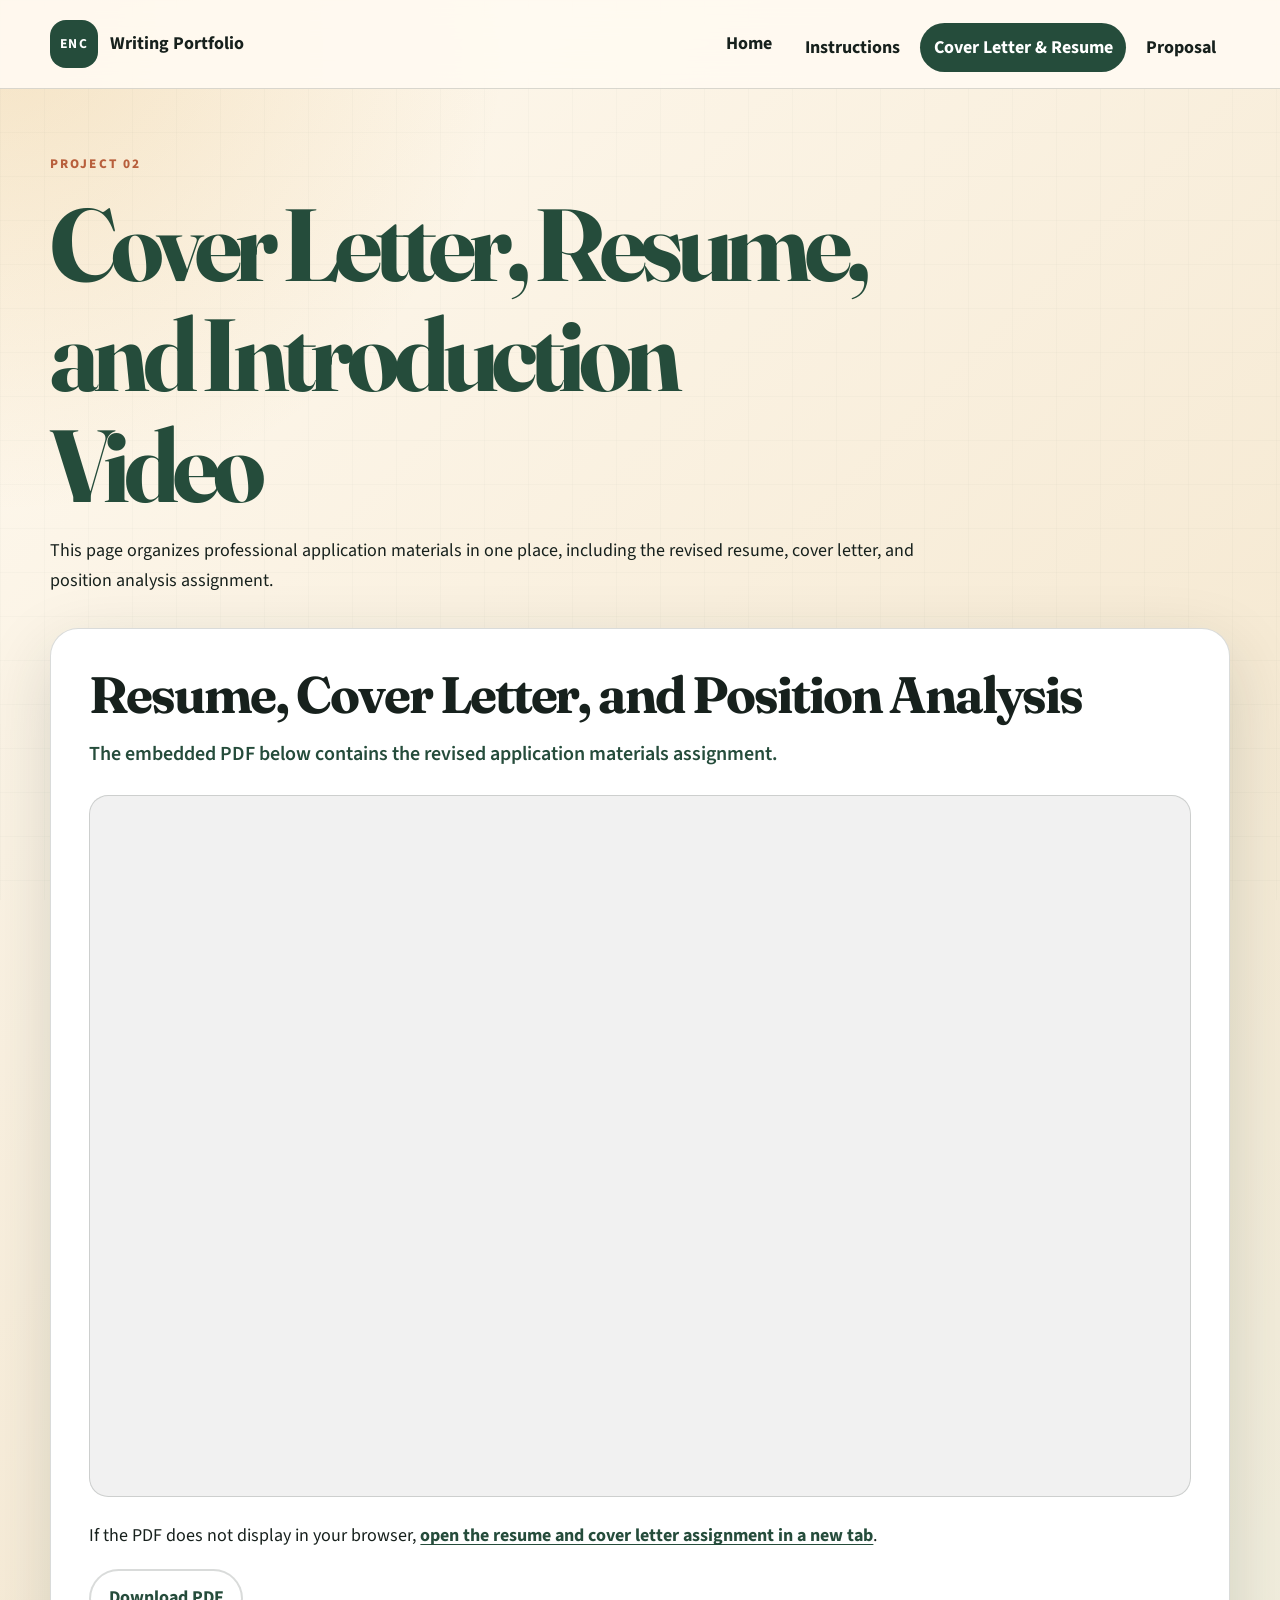
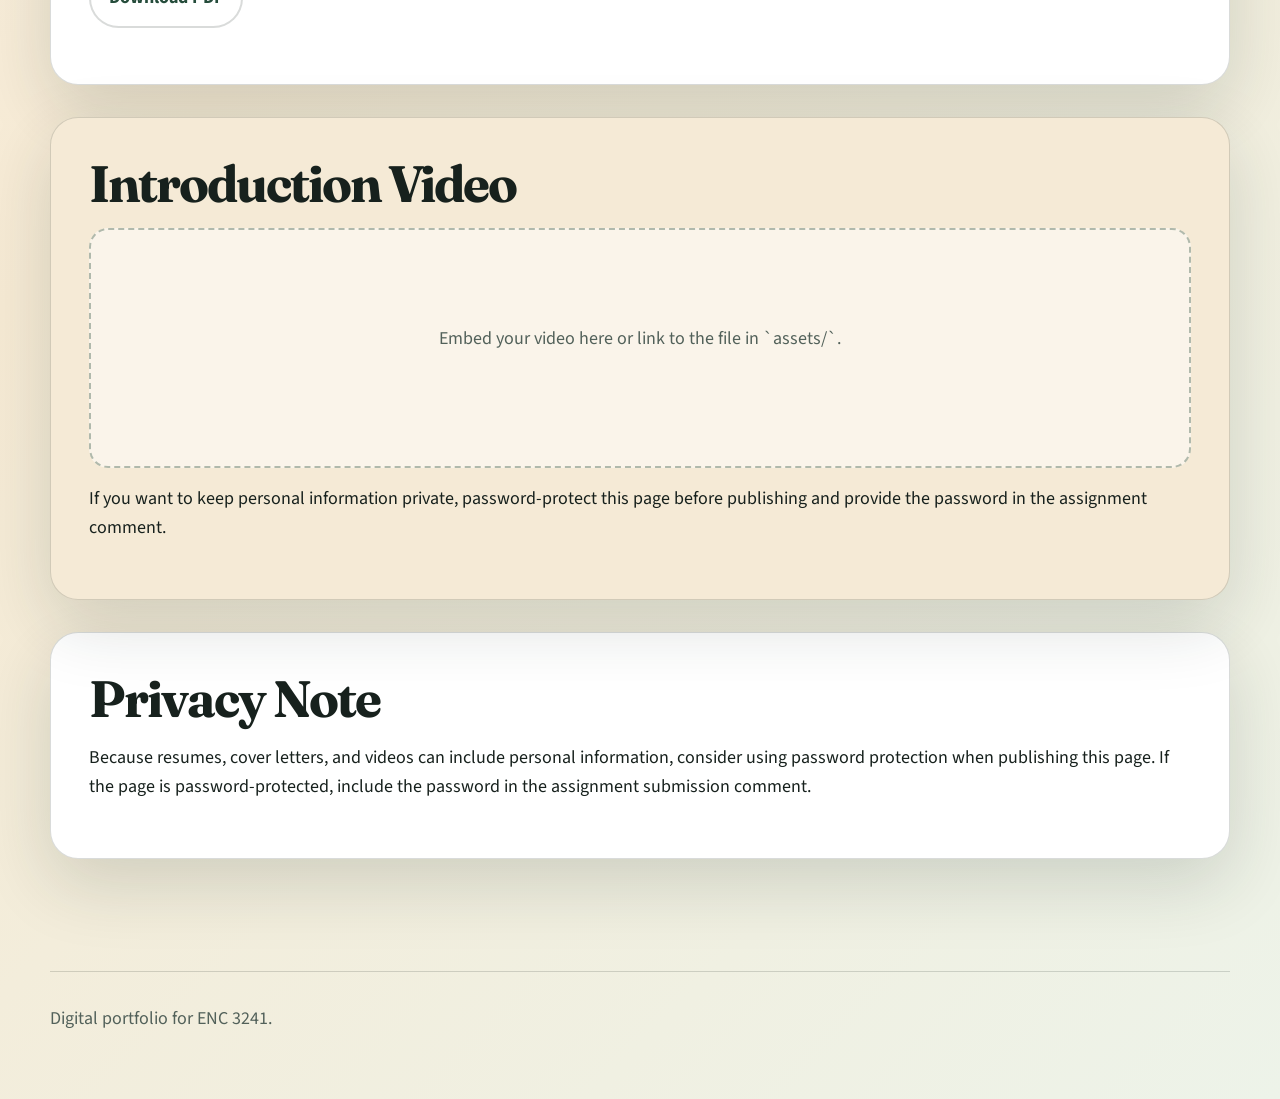
==== pages/cover-letter-resume.html @ 808d9a7f "Create ENC digital portfolio site" ====
<!doctype html>
<html lang="en">
  <head>
    <meta charset="utf-8">
    <meta name="viewport" content="width=device-width, initial-scale=1">
    <meta name="description" content="Cover letter, resume, and introduction video for ENC 3241 digital portfolio.">
    <title>Cover Letter & Resume | Writing Portfolio</title>
    <link rel="preconnect" href="https://fonts.googleapis.com">
    <link rel="preconnect" href="https://fonts.gstatic.com" crossorigin>
    <link href="https://fonts.googleapis.com/css2?family=Fraunces:opsz,wght@9..144,600;9..144,700&family=Source+Sans+3:wght@400;500;600;700&display=swap" rel="stylesheet">
    <link rel="stylesheet" href="../assets/styles.css">
  </head>
  <body>
    <a class="skip-link" href="#main">Skip to content</a>
    <header class="site-header">
      <nav class="nav" aria-label="Main navigation">
        <a class="brand" href="../index.html" aria-label="Portfolio home">
          <span class="brand-mark">ENC</span>
          <span>Writing Portfolio</span>
        </a>
        <button class="nav-toggle" type="button" aria-expanded="false" aria-controls="site-menu">Menu</button>
        <ul class="nav-links" id="site-menu">
          <li><a href="../index.html">Home</a></li>
          <li><a href="instructions.html">Instructions</a></li>
          <li><a href="cover-letter-resume.html">Cover Letter & Resume</a></li>
          <li><a href="proposal.html">Proposal</a></li>
        </ul>
      </nav>
    </header>

    <main id="main" class="page-shell">
      <section class="page-hero">
        <p class="eyebrow">Project 02</p>
        <h1>Cover Letter, Resume, and Introduction Video</h1>
        <p>
          This page organizes professional application materials in one place, including the revised resume,
          cover letter, and position analysis assignment.
        </p>
      </section>

      <section class="document-stack">
        <article class="document-card">
          <h2>Resume, Cover Letter, and Position Analysis</h2>
          <p class="lead">The embedded PDF below contains the revised application materials assignment.</p>
          <div class="pdf-frame">
            <iframe
              title="Resume cover letter and position analysis PDF"
              src="../documents/resume-cover-letter-position-analysis.pdf"
            ></iframe>
          </div>
          <p>
            If the PDF does not display in your browser,
            <a href="../documents/resume-cover-letter-position-analysis.pdf">open the resume and cover letter assignment in a new tab</a>.
          </p>
          <p>
            <a class="button button-secondary" href="../documents/resume-cover-letter-position-analysis.pdf" download>Download PDF</a>
          </p>
        </article>

        <article class="document-card accent-card">
          <h2>Introduction Video</h2>
          <div class="video-placeholder">
            <p>Embed your video here or link to the file in `assets/`.</p>
          </div>
          <p>
            If you want to keep personal information private, password-protect this page before publishing
            and provide the password in the assignment comment.
          </p>
        </article>
      </section>

      <section class="document-card resume-card">
        <h2>Privacy Note</h2>
        <p>
          Because resumes, cover letters, and videos can include personal information, consider using password protection
          when publishing this page. If the page is password-protected, include the password in the assignment submission comment.
        </p>
      </section>
    </main>

    <footer class="site-footer">
      <p>Digital portfolio for ENC 3241.</p>
    </footer>
    <script src="../assets/script.js"></script>
  </body>
</html>
---- assets/styles.css ----
:root {
  --ink: #17211d;
  --muted: #52615a;
  --paper: #fffaf1;
  --paper-strong: #ffffff;
  --clay: #b85f3c;
  --moss: #254c3b;
  --sand: #ead8b7;
  --gold: #d49a35;
  --line: rgba(23, 33, 29, 0.16);
  --shadow: 0 24px 70px rgba(25, 43, 35, 0.16);
  --radius: 28px;
}

* {
  box-sizing: border-box;
}

html {
  scroll-behavior: smooth;
}

body {
  margin: 0;
  color: var(--ink);
  font-family: "Source Sans 3", sans-serif;
  font-size: 18px;
  line-height: 1.65;
  background:
    radial-gradient(circle at top left, rgba(212, 154, 53, 0.24), transparent 32rem),
    linear-gradient(135deg, #fffaf1 0%, #f6ead4 48%, #edf3e9 100%);
}

body::before {
  position: fixed;
  inset: 0;
  z-index: -1;
  content: "";
  opacity: 0.28;
  background-image:
    linear-gradient(rgba(37, 76, 59, 0.08) 1px, transparent 1px),
    linear-gradient(90deg, rgba(37, 76, 59, 0.08) 1px, transparent 1px);
  background-size: 44px 44px;
}

a {
  color: var(--moss);
  font-weight: 700;
  text-underline-offset: 0.18em;
}

a:hover {
  color: var(--clay);
}

p {
  margin: 0 0 1.1rem;
}

h1,
h2,
h3 {
  margin: 0 0 1rem;
  line-height: 1.08;
}

h1,
h2 {
  font-family: "Fraunces", serif;
}

h1 {
  max-width: 12ch;
  font-size: clamp(3.2rem, 8vw, 6.8rem);
  letter-spacing: -0.06em;
}

h2 {
  font-size: clamp(2rem, 4vw, 3.5rem);
  letter-spacing: -0.04em;
}

h3 {
  font-size: 1.25rem;
}

ul,
ol {
  padding-left: 1.25rem;
}

li + li {
  margin-top: 0.45rem;
}

.skip-link {
  position: absolute;
  left: 1rem;
  top: -10rem;
  z-index: 20;
  padding: 0.75rem 1rem;
  color: var(--paper-strong);
  background: var(--moss);
  border-radius: 999px;
}

.skip-link:focus {
  top: 1rem;
}

.site-header {
  position: sticky;
  top: 0;
  z-index: 10;
  border-bottom: 1px solid var(--line);
  background: rgba(255, 250, 241, 0.92);
  backdrop-filter: blur(16px);
}

.nav {
  display: flex;
  align-items: center;
  justify-content: space-between;
  width: min(1180px, calc(100% - 2rem));
  margin: 0 auto;
  padding: 1rem 0;
  gap: 1rem;
}

.brand {
  display: inline-flex;
  align-items: center;
  gap: 0.75rem;
  color: var(--ink);
  text-decoration: none;
}

.brand-mark {
  display: grid;
  width: 3rem;
  height: 3rem;
  place-items: center;
  color: var(--paper-strong);
  background: var(--moss);
  border-radius: 1rem;
  font-size: 0.85rem;
  letter-spacing: 0.08em;
}

.nav-links {
  display: flex;
  align-items: center;
  gap: 0.4rem;
  padding: 0;
  margin: 0;
  list-style: none;
}

.nav-links a {
  display: block;
  padding: 0.6rem 0.85rem;
  color: var(--ink);
  border-radius: 999px;
  text-decoration: none;
}

.nav-links a:hover,
.nav-links a[aria-current="page"] {
  color: var(--paper-strong);
  background: var(--moss);
}

.nav-toggle {
  display: none;
  padding: 0.65rem 0.9rem;
  color: var(--paper-strong);
  background: var(--moss);
  border: 0;
  border-radius: 999px;
  font: inherit;
  font-weight: 700;
}

.hero,
.section,
.page-shell {
  width: min(1180px, calc(100% - 2rem));
  margin: 0 auto;
}

.hero {
  display: grid;
  grid-template-columns: minmax(0, 1fr) 360px;
  align-items: end;
  gap: 2rem;
  padding: 6rem 0 4rem;
}

.hero-content {
  position: relative;
  padding: clamp(2rem, 5vw, 4rem);
  overflow: hidden;
  color: var(--paper-strong);
  background: linear-gradient(145deg, #163629 0%, #275c46 55%, #8c4a31 100%);
  border-radius: calc(var(--radius) + 18px);
  box-shadow: var(--shadow);
}

.hero-content::after {
  position: absolute;
  right: -7rem;
  bottom: -8rem;
  width: 20rem;
  height: 20rem;
  content: "";
  border: 2rem solid rgba(255, 250, 241, 0.14);
  border-radius: 50%;
}

.hero-copy {
  max-width: 48rem;
  font-size: 1.25rem;
}

.eyebrow {
  margin-bottom: 0.85rem;
  color: var(--clay);
  font-size: 0.83rem;
  font-weight: 800;
  letter-spacing: 0.16em;
  text-transform: uppercase;
}

.hero .eyebrow {
  color: var(--sand);
}

.hero-actions {
  display: flex;
  flex-wrap: wrap;
  gap: 0.8rem;
  margin-top: 2rem;
}

.button {
  display: inline-flex;
  align-items: center;
  justify-content: center;
  min-height: 3rem;
  padding: 0.8rem 1.1rem;
  color: var(--paper-strong);
  background: var(--clay);
  border: 2px solid transparent;
  border-radius: 999px;
  text-decoration: none;
}

.button:hover {
  color: var(--paper-strong);
  background: #943f27;
}

.button-secondary {
  color: var(--moss);
  background: var(--paper-strong);
  border-color: var(--line);
}

.button-secondary:hover {
  color: var(--paper-strong);
  background: var(--moss);
}

.profile-card,
.detail-panel,
.work-card,
.document-card,
.document-meta {
  background: rgba(255, 255, 255, 0.82);
  border: 1px solid var(--line);
  border-radius: var(--radius);
  box-shadow: var(--shadow);
}

.profile-card {
  padding: 2rem;
}

.check-list {
  padding: 0;
  list-style: none;
}

.check-list li {
  position: relative;
  padding-left: 1.8rem;
}

.check-list li::before {
  position: absolute;
  left: 0;
  color: var(--clay);
  content: "✓";
  font-weight: 800;
}

.section {
  padding: 3rem 0;
}

.two-column,
.document-layout,
.split-sections {
  display: grid;
  grid-template-columns: minmax(0, 1fr) minmax(300px, 0.48fr);
  gap: 2rem;
  align-items: start;
}

.document-stack {
  display: grid;
  gap: 2rem;
}

.detail-panel,
.document-meta,
.document-card {
  padding: clamp(1.4rem, 3vw, 2.4rem);
}

.profile-list {
  display: grid;
  gap: 1.2rem;
  margin: 0;
}

.profile-list div {
  padding-bottom: 1rem;
  border-bottom: 1px solid var(--line);
}

.profile-list div:last-child {
  padding-bottom: 0;
  border-bottom: 0;
}

.profile-list dt {
  color: var(--clay);
  font-weight: 800;
}

.profile-list dd {
  margin: 0;
}

.section-heading {
  max-width: 44rem;
  margin-bottom: 1.5rem;
}

.card-grid {
  display: grid;
  grid-template-columns: repeat(3, minmax(0, 1fr));
  gap: 1rem;
}

.work-card {
  display: flex;
  flex-direction: column;
  min-height: 22rem;
  padding: 1.5rem;
}

.work-card a {
  margin-top: auto;
}

.card-number {
  width: fit-content;
  margin-bottom: 2rem;
  padding: 0.35rem 0.7rem;
  color: var(--paper-strong);
  background: var(--moss);
  border-radius: 999px;
  font-size: 0.82rem;
  font-weight: 800;
}

.page-shell {
  padding: 4rem 0;
}

.page-hero {
  max-width: 58rem;
  margin-bottom: 2rem;
}

.page-hero h1 {
  max-width: 13ch;
  color: var(--moss);
}

.lead {
  color: var(--moss);
  font-size: 1.25rem;
  font-weight: 600;
}

.document-card {
  background: var(--paper-strong);
}

.document-card h3 {
  margin-top: 2rem;
  color: var(--moss);
}

.document-meta {
  position: sticky;
  top: 6rem;
}

.split-sections {
  grid-template-columns: minmax(0, 1fr) minmax(280px, 0.5fr);
  margin-bottom: 2rem;
}

.accent-card {
  background: #f5ead6;
}

.video-placeholder {
  display: grid;
  min-height: 15rem;
  place-items: center;
  padding: 1rem;
  margin-bottom: 1rem;
  color: var(--muted);
  text-align: center;
  border: 2px dashed rgba(37, 76, 59, 0.35);
  border-radius: 1.2rem;
  background: rgba(255, 255, 255, 0.48);
}

.pdf-frame {
  overflow: hidden;
  height: min(78vh, 760px);
  min-height: 520px;
  margin: 1.5rem 0;
  border: 1px solid var(--line);
  border-radius: 1.2rem;
  background: #f1f1f1;
}

.pdf-frame iframe {
  display: block;
  width: 100%;
  height: 100%;
  border: 0;
}

.resume-card {
  margin-top: 2rem;
}

.resume-header {
  display: flex;
  justify-content: space-between;
  gap: 1rem;
  padding-bottom: 1rem;
  border-bottom: 2px solid var(--line);
}

.site-footer {
  width: min(1180px, calc(100% - 2rem));
  margin: 3rem auto 0;
  padding: 2rem 0 3rem;
  color: var(--muted);
  border-top: 1px solid var(--line);
}

@media (max-width: 840px) {
  body {
    font-size: 17px;
  }

  h1 {
    font-size: clamp(2.7rem, 17vw, 4.2rem);
  }

  .nav {
    align-items: flex-start;
  }

  .nav-toggle {
    display: inline-flex;
  }

  .nav-links {
    position: absolute;
    top: 5.2rem;
    left: 1rem;
    right: 1rem;
    display: none;
    flex-direction: column;
    align-items: stretch;
    padding: 0.8rem;
    background: var(--paper-strong);
    border: 1px solid var(--line);
    border-radius: 1.2rem;
    box-shadow: var(--shadow);
  }

  .nav-links.is-open {
    display: flex;
  }

  .hero,
  .two-column,
  .document-layout,
  .split-sections,
  .card-grid {
    grid-template-columns: 1fr;
  }

  .hero {
    padding-top: 3rem;
  }

  .document-meta {
    position: static;
  }

  .work-card {
    min-height: auto;
  }
}
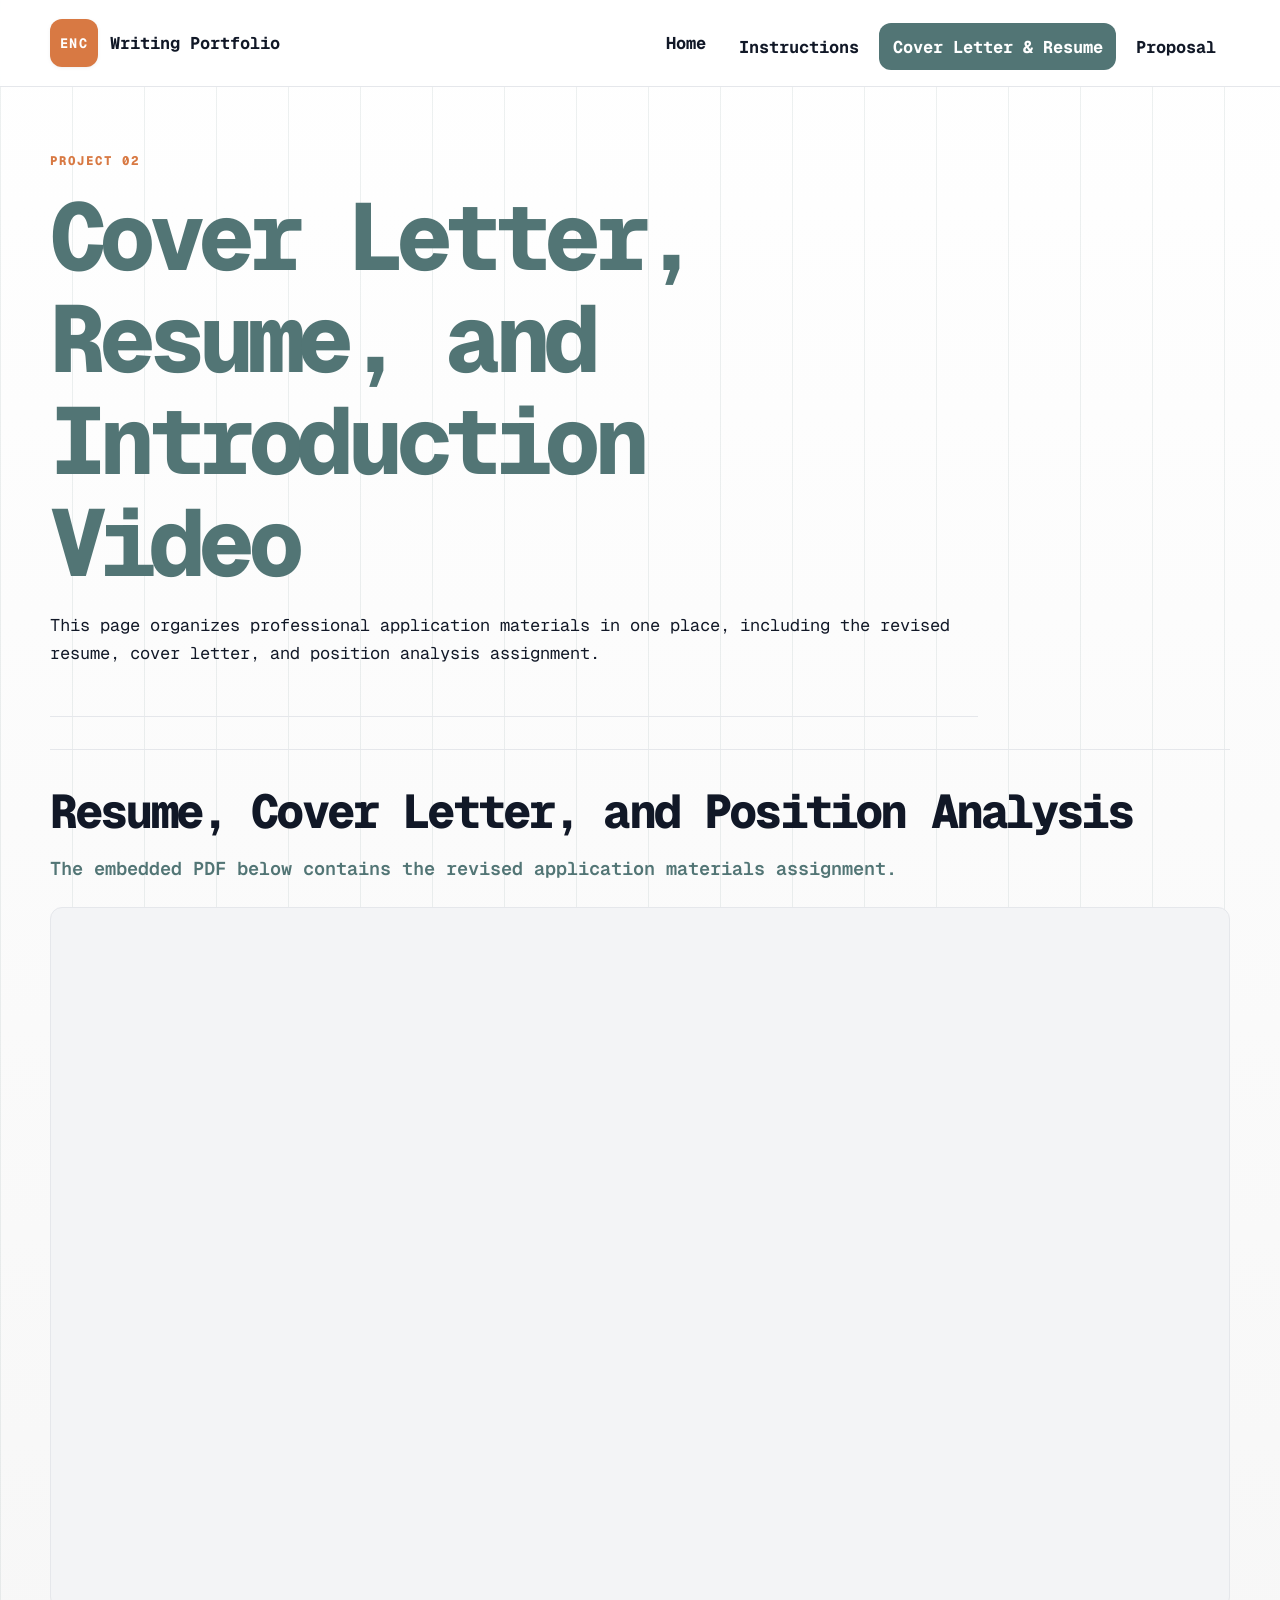
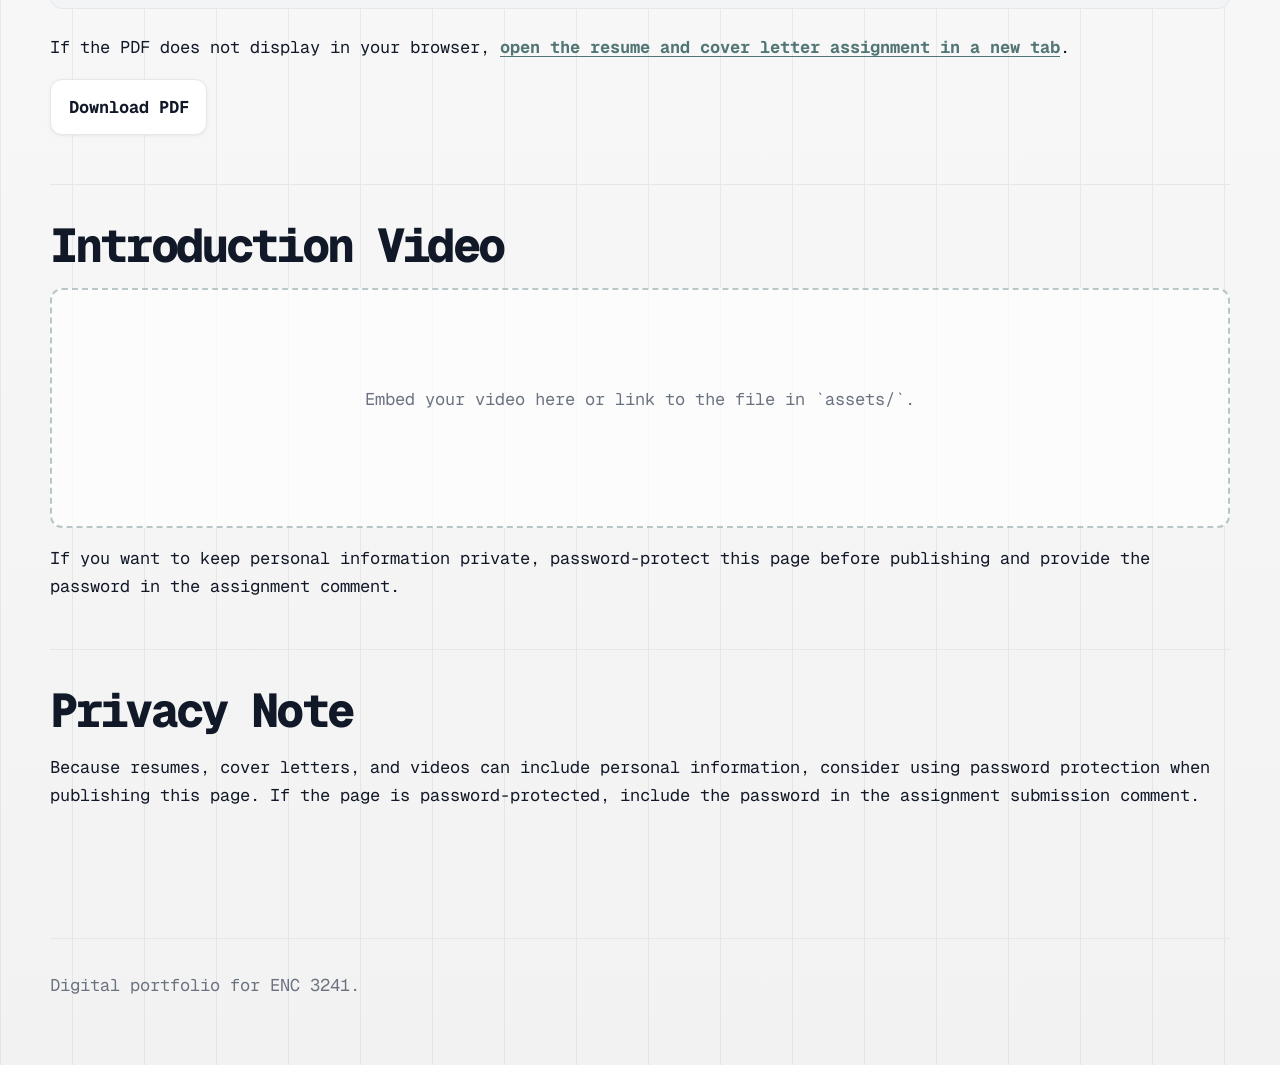
==== commit fb4f0044: "Apply tweakcn theme tokens" ====
--- a/pages/cover-letter-resume.html
+++ b/pages/cover-letter-resume.html
@@ -5,9 +5,7 @@
     <meta name="viewport" content="width=device-width, initial-scale=1">
     <meta name="description" content="Cover letter, resume, and introduction video for ENC 3241 digital portfolio.">
     <title>Cover Letter & Resume | Writing Portfolio</title>
-    <link rel="preconnect" href="https://fonts.googleapis.com">
     <link rel="preconnect" href="https://fonts.gstatic.com" crossorigin>
-    <link href="https://fonts.googleapis.com/css2?family=Fraunces:opsz,wght@9..144,600;9..144,700&family=Source+Sans+3:wght@400;500;600;700&display=swap" rel="stylesheet">
     <link rel="stylesheet" href="../assets/styles.css">
   </head>
   <body>
--- a/assets/styles.css
+++ b/assets/styles.css
@@ -1,19 +1,63 @@
+@import url("https://fonts.googleapis.com/css2?family=Geist+Mono:wght@400;500;600;700;800&family=JetBrains+Mono:wght@400;500;600;700&display=swap");
+
 :root {
-  --ink: #17211d;
-  --muted: #52615a;
-  --paper: #fffaf1;
-  --paper-strong: #ffffff;
-  --clay: #b85f3c;
-  --moss: #254c3b;
-  --sand: #ead8b7;
-  --gold: #d49a35;
-  --line: rgba(23, 33, 29, 0.16);
-  --shadow: 0 24px 70px rgba(25, 43, 35, 0.16);
-  --radius: 28px;
+  --background: rgb(255, 255, 255);
+  --foreground: rgb(17, 24, 39);
+  --card: rgb(255, 255, 255);
+  --card-foreground: rgb(17, 24, 39);
+  --popover: rgb(255, 255, 255);
+  --popover-foreground: rgb(17, 24, 39);
+  --primary: rgb(216, 121, 67);
+  --primary-foreground: rgb(255, 255, 255);
+  --secondary: rgb(82, 117, 117);
+  --secondary-foreground: rgb(255, 255, 255);
+  --muted: rgb(243, 244, 246);
+  --muted-foreground: rgb(107, 114, 128);
+  --accent: rgb(238, 238, 238);
+  --accent-foreground: rgb(17, 24, 39);
+  --destructive: rgb(239, 68, 68);
+  --destructive-foreground: rgb(250, 250, 250);
+  --border: rgb(229, 231, 235);
+  --input: rgb(229, 231, 235);
+  --ring: rgb(216, 121, 67);
+  --chart-1: rgb(95, 135, 135);
+  --chart-2: rgb(231, 138, 83);
+  --chart-3: rgb(251, 203, 151);
+  --chart-4: rgb(136, 136, 136);
+  --chart-5: rgb(153, 153, 153);
+  --sidebar: rgb(243, 244, 246);
+  --sidebar-foreground: rgb(17, 24, 39);
+  --sidebar-primary: rgb(216, 121, 67);
+  --sidebar-primary-foreground: rgb(255, 255, 255);
+  --sidebar-accent: rgb(255, 255, 255);
+  --sidebar-accent-foreground: rgb(17, 24, 39);
+  --sidebar-border: rgb(229, 231, 235);
+  --sidebar-ring: rgb(216, 121, 67);
+  --font-sans: "Geist Mono", ui-monospace, monospace;
+  --font-serif: serif;
+  --font-mono: "JetBrains Mono", monospace;
+  --radius: 0.75rem;
+  --shadow-x: 0px;
+  --shadow-y: 1px;
+  --shadow-blur: 4px;
+  --shadow-spread: 0px;
+  --shadow-opacity: 0.05;
+  --shadow-color: #000000;
+  --shadow-2xs: 0px 1px 4px 0px hsl(0 0% 0% / 0.03);
+  --shadow-xs: 0px 1px 4px 0px hsl(0 0% 0% / 0.03);
+  --shadow-sm: 0px 1px 4px 0px hsl(0 0% 0% / 0.05), 0px 1px 2px -1px hsl(0 0% 0% / 0.05);
+  --shadow: 0px 1px 4px 0px hsl(0 0% 0% / 0.05), 0px 1px 2px -1px hsl(0 0% 0% / 0.05);
+  --shadow-md: 0px 1px 4px 0px hsl(0 0% 0% / 0.05), 0px 2px 4px -1px hsl(0 0% 0% / 0.05);
+  --shadow-lg: 0px 1px 4px 0px hsl(0 0% 0% / 0.05), 0px 4px 6px -1px hsl(0 0% 0% / 0.05);
+  --shadow-xl: 0px 1px 4px 0px hsl(0 0% 0% / 0.05), 0px 8px 10px -1px hsl(0 0% 0% / 0.05);
+  --shadow-2xl: 0px 1px 4px 0px hsl(0 0% 0% / 0.13);
+  --tracking-normal: 0rem;
+  --spacing: 0.25rem;
 }
 
 * {
   box-sizing: border-box;
+  outline-color: color-mix(in srgb, var(--ring) 50%, transparent);
 }
 
 html {
@@ -22,35 +66,25 @@
 
 body {
   margin: 0;
-  color: var(--ink);
-  font-family: "Source Sans 3", sans-serif;
-  font-size: 18px;
+  color: var(--foreground);
+  font-family: var(--font-sans);
+  font-size: 17px;
   line-height: 1.65;
+  letter-spacing: var(--tracking-normal);
   background:
-    radial-gradient(circle at top left, rgba(212, 154, 53, 0.24), transparent 32rem),
-    linear-gradient(135deg, #fffaf1 0%, #f6ead4 48%, #edf3e9 100%);
-}
-
-body::before {
-  position: fixed;
-  inset: 0;
-  z-index: -1;
-  content: "";
-  opacity: 0.28;
-  background-image:
-    linear-gradient(rgba(37, 76, 59, 0.08) 1px, transparent 1px),
-    linear-gradient(90deg, rgba(37, 76, 59, 0.08) 1px, transparent 1px);
-  background-size: 44px 44px;
+    linear-gradient(90deg, color-mix(in srgb, var(--secondary) 10%, transparent) 1px, transparent 1px),
+    linear-gradient(180deg, var(--background) 0%, color-mix(in srgb, var(--accent) 76%, var(--background)) 100%);
+  background-size: 72px 100%, auto;
 }
 
 a {
-  color: var(--moss);
+  color: var(--secondary);
   font-weight: 700;
   text-underline-offset: 0.18em;
 }
 
 a:hover {
-  color: var(--clay);
+  color: var(--primary);
 }
 
 p {
@@ -66,22 +100,24 @@
 
 h1,
 h2 {
-  font-family: "Fraunces", serif;
+  font-family: var(--font-sans);
+  font-weight: 800;
 }
 
 h1 {
   max-width: 12ch;
-  font-size: clamp(3.2rem, 8vw, 6.8rem);
+  font-size: clamp(3rem, 7.4vw, 6.4rem);
+  letter-spacing: -0.08em;
+}
+
+h2 {
+  font-size: clamp(1.9rem, 3.7vw, 3.2rem);
   letter-spacing: -0.06em;
 }
 
-h2 {
-  font-size: clamp(2rem, 4vw, 3.5rem);
-  letter-spacing: -0.04em;
-}
-
 h3 {
-  font-size: 1.25rem;
+  font-size: 1.12rem;
+  letter-spacing: -0.03em;
 }
 
 ul,
@@ -99,9 +135,9 @@
   top: -10rem;
   z-index: 20;
   padding: 0.75rem 1rem;
-  color: var(--paper-strong);
-  background: var(--moss);
-  border-radius: 999px;
+  color: var(--secondary-foreground);
+  background: var(--secondary);
+  border-radius: var(--radius);
 }
 
 .skip-link:focus {
@@ -112,8 +148,8 @@
   position: sticky;
   top: 0;
   z-index: 10;
-  border-bottom: 1px solid var(--line);
-  background: rgba(255, 250, 241, 0.92);
+  border-bottom: 1px solid var(--border);
+  background: color-mix(in srgb, var(--background) 92%, transparent);
   backdrop-filter: blur(16px);
 }
 
@@ -131,7 +167,7 @@
   display: inline-flex;
   align-items: center;
   gap: 0.75rem;
-  color: var(--ink);
+  color: var(--foreground);
   text-decoration: none;
 }
 
@@ -140,9 +176,10 @@
   width: 3rem;
   height: 3rem;
   place-items: center;
-  color: var(--paper-strong);
-  background: var(--moss);
-  border-radius: 1rem;
+  color: var(--primary-foreground);
+  background: var(--primary);
+  border-radius: var(--radius);
+  box-shadow: var(--shadow-sm);
   font-size: 0.85rem;
   letter-spacing: 0.08em;
 }
@@ -159,24 +196,24 @@
 .nav-links a {
   display: block;
   padding: 0.6rem 0.85rem;
-  color: var(--ink);
-  border-radius: 999px;
+  color: var(--foreground);
+  border-radius: var(--radius);
   text-decoration: none;
 }
 
 .nav-links a:hover,
 .nav-links a[aria-current="page"] {
-  color: var(--paper-strong);
-  background: var(--moss);
+  color: var(--secondary-foreground);
+  background: var(--secondary);
 }
 
 .nav-toggle {
   display: none;
   padding: 0.65rem 0.9rem;
-  color: var(--paper-strong);
-  background: var(--moss);
+  color: var(--secondary-foreground);
+  background: var(--secondary);
   border: 0;
-  border-radius: 999px;
+  border-radius: var(--radius);
   font: inherit;
   font-weight: 700;
 }
@@ -190,49 +227,34 @@
 
 .hero {
   display: grid;
-  grid-template-columns: minmax(0, 1fr) 360px;
-  align-items: end;
-  gap: 2rem;
-  padding: 6rem 0 4rem;
+  grid-template-columns: minmax(0, 1fr) 320px;
+  align-items: stretch;
+  gap: 3rem;
+  padding: 5rem 0 4rem;
+  border-bottom: 1px solid var(--border);
 }
 
 .hero-content {
   position: relative;
-  padding: clamp(2rem, 5vw, 4rem);
+  padding: 0;
   overflow: hidden;
-  color: var(--paper-strong);
-  background: linear-gradient(145deg, #163629 0%, #275c46 55%, #8c4a31 100%);
-  border-radius: calc(var(--radius) + 18px);
-  box-shadow: var(--shadow);
-}
-
-.hero-content::after {
-  position: absolute;
-  right: -7rem;
-  bottom: -8rem;
-  width: 20rem;
-  height: 20rem;
-  content: "";
-  border: 2rem solid rgba(255, 250, 241, 0.14);
-  border-radius: 50%;
+  color: var(--foreground);
+  background: transparent;
 }
 
 .hero-copy {
-  max-width: 48rem;
-  font-size: 1.25rem;
+  max-width: 52rem;
+  color: color-mix(in srgb, var(--foreground) 78%, var(--muted-foreground));
+  font-size: 1.12rem;
 }
 
 .eyebrow {
   margin-bottom: 0.85rem;
-  color: var(--clay);
-  font-size: 0.83rem;
+  color: var(--primary);
+  font-size: 0.78rem;
   font-weight: 800;
   letter-spacing: 0.16em;
   text-transform: uppercase;
-}
-
-.hero .eyebrow {
-  color: var(--sand);
 }
 
 .hero-actions {
@@ -248,27 +270,28 @@
   justify-content: center;
   min-height: 3rem;
   padding: 0.8rem 1.1rem;
-  color: var(--paper-strong);
-  background: var(--clay);
-  border: 2px solid transparent;
-  border-radius: 999px;
+  color: var(--primary-foreground);
+  background: var(--primary);
+  border: 1px solid transparent;
+  border-radius: var(--radius);
+  box-shadow: var(--shadow-sm);
   text-decoration: none;
 }
 
 .button:hover {
-  color: var(--paper-strong);
-  background: #943f27;
+  color: var(--primary-foreground);
+  background: color-mix(in srgb, var(--primary) 84%, black);
 }
 
 .button-secondary {
-  color: var(--moss);
-  background: var(--paper-strong);
-  border-color: var(--line);
+  color: var(--foreground);
+  background: var(--card);
+  border-color: var(--border);
 }
 
 .button-secondary:hover {
-  color: var(--paper-strong);
-  background: var(--moss);
+  color: var(--secondary-foreground);
+  background: var(--secondary);
 }
 
 .profile-card,
@@ -276,14 +299,16 @@
 .work-card,
 .document-card,
 .document-meta {
-  background: rgba(255, 255, 255, 0.82);
-  border: 1px solid var(--line);
-  border-radius: var(--radius);
-  box-shadow: var(--shadow);
+  background: transparent;
+  border: 0;
+  border-top: 1px solid var(--border);
+  border-radius: 0;
+  box-shadow: none;
 }
 
 .profile-card {
-  padding: 2rem;
+  padding: 1.5rem 0 0;
+  align-self: end;
 }
 
 .check-list {
@@ -299,13 +324,14 @@
 .check-list li::before {
   position: absolute;
   left: 0;
-  color: var(--clay);
+  color: var(--primary);
   content: "✓";
   font-weight: 800;
 }
 
 .section {
   padding: 3rem 0;
+  border-bottom: 1px solid var(--border);
 }
 
 .two-column,
@@ -325,7 +351,7 @@
 .detail-panel,
 .document-meta,
 .document-card {
-  padding: clamp(1.4rem, 3vw, 2.4rem);
+  padding: clamp(1.4rem, 3vw, 2.2rem) 0 0;
 }
 
 .profile-list {
@@ -336,7 +362,7 @@
 
 .profile-list div {
   padding-bottom: 1rem;
-  border-bottom: 1px solid var(--line);
+  border-bottom: 1px solid var(--border);
 }
 
 .profile-list div:last-child {
@@ -345,7 +371,7 @@
 }
 
 .profile-list dt {
-  color: var(--clay);
+  color: var(--primary);
   font-weight: 800;
 }
 
@@ -361,14 +387,14 @@
 .card-grid {
   display: grid;
   grid-template-columns: repeat(3, minmax(0, 1fr));
-  gap: 1rem;
+  gap: 2rem;
 }
 
 .work-card {
   display: flex;
   flex-direction: column;
-  min-height: 22rem;
-  padding: 1.5rem;
+  min-height: 18rem;
+  padding: 1.25rem 0 0;
 }
 
 .work-card a {
@@ -378,10 +404,9 @@
 .card-number {
   width: fit-content;
   margin-bottom: 2rem;
-  padding: 0.35rem 0.7rem;
-  color: var(--paper-strong);
-  background: var(--moss);
-  border-radius: 999px;
+  padding: 0.35rem 0;
+  color: var(--primary);
+  background: transparent;
   font-size: 0.82rem;
   font-weight: 800;
 }
@@ -393,26 +418,24 @@
 .page-hero {
   max-width: 58rem;
   margin-bottom: 2rem;
+  padding-bottom: 2rem;
+  border-bottom: 1px solid var(--border);
 }
 
 .page-hero h1 {
   max-width: 13ch;
-  color: var(--moss);
+  color: var(--secondary);
 }
 
 .lead {
-  color: var(--moss);
-  font-size: 1.25rem;
+  color: var(--secondary);
+  font-size: 1.16rem;
   font-weight: 600;
-}
-
-.document-card {
-  background: var(--paper-strong);
 }
 
 .document-card h3 {
   margin-top: 2rem;
-  color: var(--moss);
+  color: var(--secondary);
 }
 
 .document-meta {
@@ -420,13 +443,44 @@
   top: 6rem;
 }
 
+.resume-highlights h2 {
+  max-width: 12ch;
+}
+
+.timeline {
+  display: grid;
+  gap: 0;
+  margin-top: 1.5rem;
+  border-top: 1px solid var(--border);
+}
+
+.timeline article {
+  display: grid;
+  grid-template-columns: 180px minmax(0, 1fr);
+  gap: 2rem;
+  padding: 1.5rem 0;
+  border-bottom: 1px solid var(--border);
+}
+
+.timeline span {
+  color: var(--primary);
+  font-size: 0.82rem;
+  font-weight: 800;
+  letter-spacing: 0.1em;
+  text-transform: uppercase;
+}
+
+.timeline p {
+  max-width: 62rem;
+}
+
 .split-sections {
   grid-template-columns: minmax(0, 1fr) minmax(280px, 0.5fr);
   margin-bottom: 2rem;
 }
 
 .accent-card {
-  background: #f5ead6;
+  background: transparent;
 }
 
 .video-placeholder {
@@ -435,11 +489,11 @@
   place-items: center;
   padding: 1rem;
   margin-bottom: 1rem;
-  color: var(--muted);
+  color: var(--muted-foreground);
   text-align: center;
-  border: 2px dashed rgba(37, 76, 59, 0.35);
-  border-radius: 1.2rem;
-  background: rgba(255, 255, 255, 0.48);
+  border: 2px dashed color-mix(in srgb, var(--secondary) 40%, transparent);
+  border-radius: var(--radius);
+  background: color-mix(in srgb, var(--card) 70%, transparent);
 }
 
 .pdf-frame {
@@ -447,9 +501,9 @@
   height: min(78vh, 760px);
   min-height: 520px;
   margin: 1.5rem 0;
-  border: 1px solid var(--line);
-  border-radius: 1.2rem;
-  background: #f1f1f1;
+  border: 1px solid var(--border);
+  border-radius: var(--radius);
+  background: var(--muted);
 }
 
 .pdf-frame iframe {
@@ -468,24 +522,24 @@
   justify-content: space-between;
   gap: 1rem;
   padding-bottom: 1rem;
-  border-bottom: 2px solid var(--line);
+  border-bottom: 2px solid var(--border);
 }
 
 .site-footer {
   width: min(1180px, calc(100% - 2rem));
   margin: 3rem auto 0;
   padding: 2rem 0 3rem;
-  color: var(--muted);
-  border-top: 1px solid var(--line);
+  color: var(--muted-foreground);
+  border-top: 1px solid var(--border);
 }
 
 @media (max-width: 840px) {
   body {
-    font-size: 17px;
+    font-size: 16px;
   }
 
   h1 {
-    font-size: clamp(2.7rem, 17vw, 4.2rem);
+    font-size: clamp(2.5rem, 15vw, 4rem);
   }
 
   .nav {
@@ -505,10 +559,10 @@
     flex-direction: column;
     align-items: stretch;
     padding: 0.8rem;
-    background: var(--paper-strong);
-    border: 1px solid var(--line);
-    border-radius: 1.2rem;
-    box-shadow: var(--shadow);
+    background: var(--card);
+    border: 1px solid var(--border);
+    border-radius: var(--radius);
+    box-shadow: var(--shadow-lg);
   }
 
   .nav-links.is-open {
@@ -527,6 +581,11 @@
     padding-top: 3rem;
   }
 
+  .timeline article {
+    grid-template-columns: 1fr;
+    gap: 0.5rem;
+  }
+
   .document-meta {
     position: static;
   }
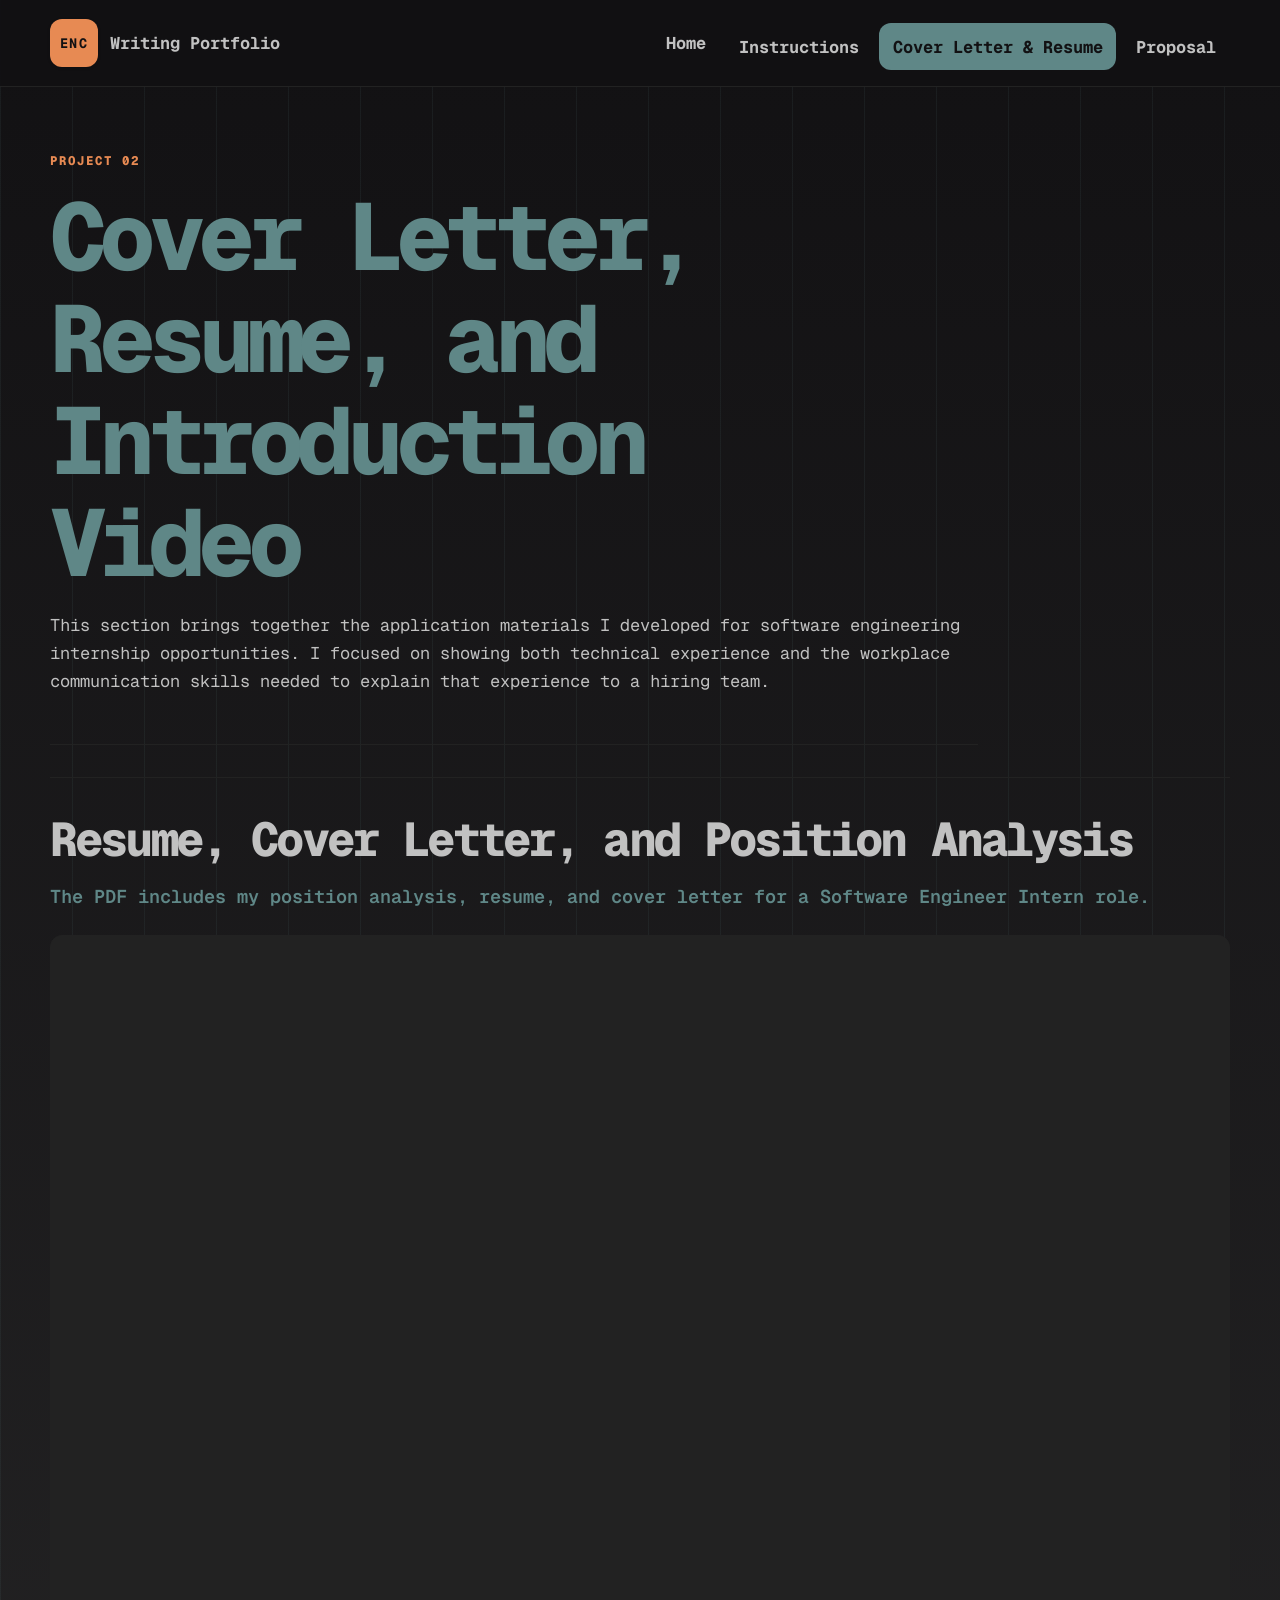
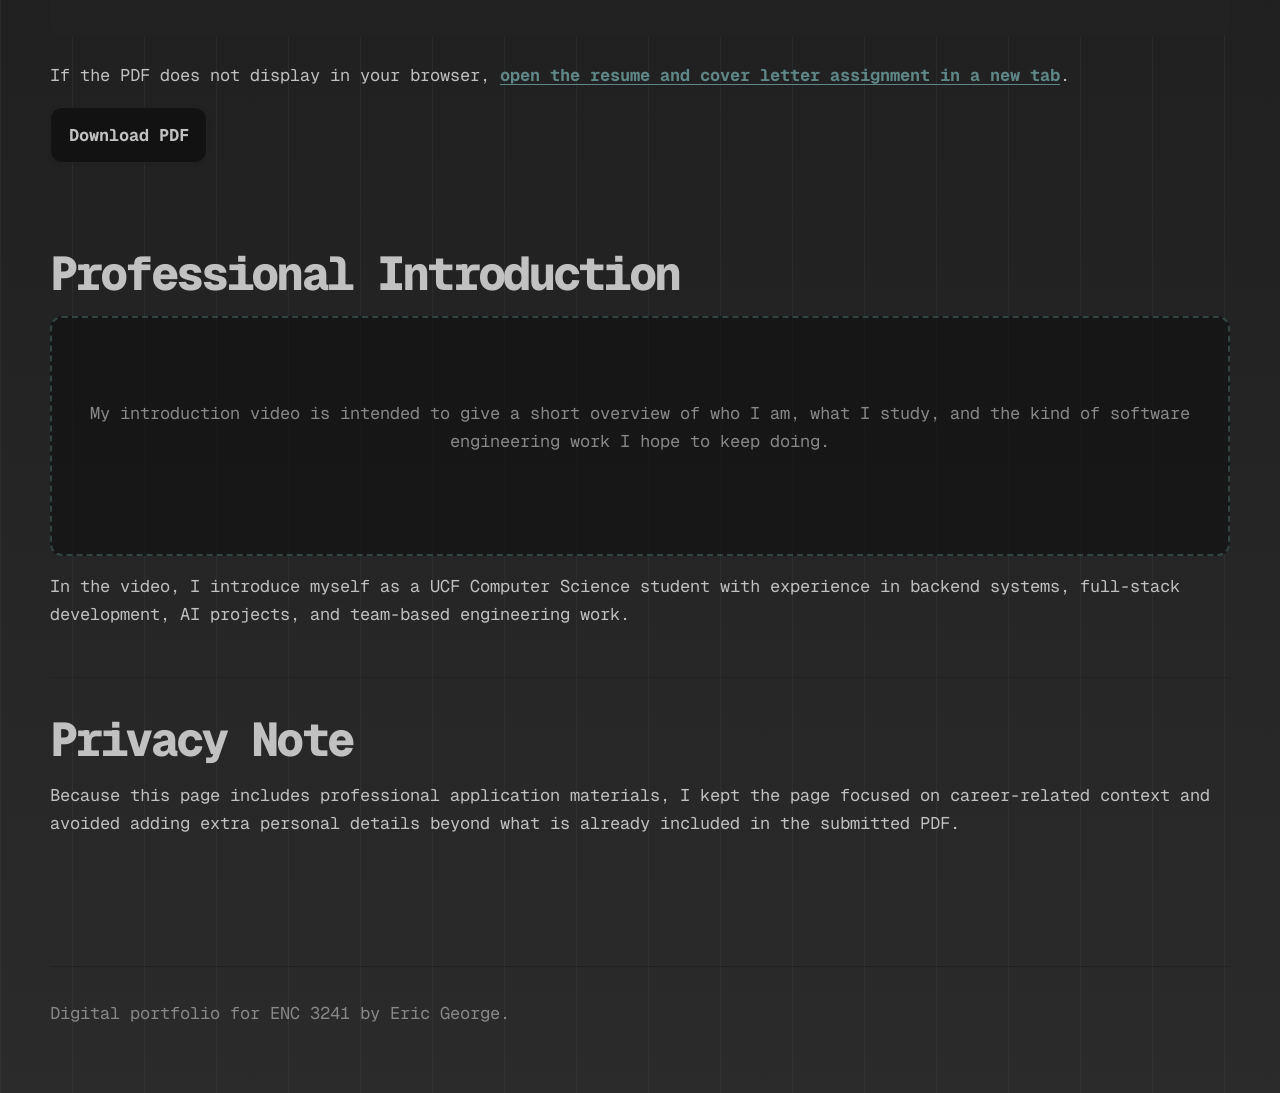
==== commit 66f73929: "Humanize portfolio copy" ====
--- a/pages/cover-letter-resume.html
+++ b/pages/cover-letter-resume.html
@@ -31,15 +31,18 @@
         <p class="eyebrow">Project 02</p>
         <h1>Cover Letter, Resume, and Introduction Video</h1>
         <p>
-          This page organizes professional application materials in one place, including the revised resume,
-          cover letter, and position analysis assignment.
+          This section brings together the application materials I developed for software engineering internship
+          opportunities. I focused on showing both technical experience and the workplace communication skills needed
+          to explain that experience to a hiring team.
         </p>
       </section>
 
       <section class="document-stack">
         <article class="document-card">
           <h2>Resume, Cover Letter, and Position Analysis</h2>
-          <p class="lead">The embedded PDF below contains the revised application materials assignment.</p>
+          <p class="lead">
+            The PDF includes my position analysis, resume, and cover letter for a Software Engineer Intern role.
+          </p>
           <div class="pdf-frame">
             <iframe
               title="Resume cover letter and position analysis PDF"
@@ -56,13 +59,16 @@
         </article>
 
         <article class="document-card accent-card">
-          <h2>Introduction Video</h2>
-          <div class="video-placeholder">
-            <p>Embed your video here or link to the file in `assets/`.</p>
+          <h2>Professional Introduction</h2>
+          <div class="video-note">
+            <p>
+              My introduction video is intended to give a short overview of who I am, what I study, and the kind of
+              software engineering work I hope to keep doing.
+            </p>
           </div>
           <p>
-            If you want to keep personal information private, password-protect this page before publishing
-            and provide the password in the assignment comment.
+            In the video, I introduce myself as a UCF Computer Science student with experience in backend systems,
+            full-stack development, AI projects, and team-based engineering work.
           </p>
         </article>
       </section>
@@ -70,14 +76,14 @@
       <section class="document-card resume-card">
         <h2>Privacy Note</h2>
         <p>
-          Because resumes, cover letters, and videos can include personal information, consider using password protection
-          when publishing this page. If the page is password-protected, include the password in the assignment submission comment.
+          Because this page includes professional application materials, I kept the page focused on career-related
+          context and avoided adding extra personal details beyond what is already included in the submitted PDF.
         </p>
       </section>
     </main>
 
     <footer class="site-footer">
-      <p>Digital portfolio for ENC 3241.</p>
+      <p>Digital portfolio for ENC 3241 by Eric George.</p>
     </footer>
     <script src="../assets/script.js"></script>
   </body>
--- a/assets/styles.css
+++ b/assets/styles.css
@@ -1,38 +1,38 @@
 @import url("https://fonts.googleapis.com/css2?family=Geist+Mono:wght@400;500;600;700;800&family=JetBrains+Mono:wght@400;500;600;700&display=swap");
 
 :root {
-  --background: rgb(255, 255, 255);
-  --foreground: rgb(17, 24, 39);
-  --card: rgb(255, 255, 255);
-  --card-foreground: rgb(17, 24, 39);
-  --popover: rgb(255, 255, 255);
-  --popover-foreground: rgb(17, 24, 39);
-  --primary: rgb(216, 121, 67);
-  --primary-foreground: rgb(255, 255, 255);
-  --secondary: rgb(82, 117, 117);
-  --secondary-foreground: rgb(255, 255, 255);
-  --muted: rgb(243, 244, 246);
-  --muted-foreground: rgb(107, 114, 128);
-  --accent: rgb(238, 238, 238);
-  --accent-foreground: rgb(17, 24, 39);
-  --destructive: rgb(239, 68, 68);
-  --destructive-foreground: rgb(250, 250, 250);
-  --border: rgb(229, 231, 235);
-  --input: rgb(229, 231, 235);
-  --ring: rgb(216, 121, 67);
+  --background: rgb(18, 17, 19);
+  --foreground: rgb(193, 193, 193);
+  --card: rgb(18, 18, 18);
+  --card-foreground: rgb(193, 193, 193);
+  --popover: rgb(18, 17, 19);
+  --popover-foreground: rgb(193, 193, 193);
+  --primary: rgb(231, 138, 83);
+  --primary-foreground: rgb(18, 17, 19);
+  --secondary: rgb(95, 135, 135);
+  --secondary-foreground: rgb(18, 17, 19);
+  --muted: rgb(34, 34, 34);
+  --muted-foreground: rgb(136, 136, 136);
+  --accent: rgb(51, 51, 51);
+  --accent-foreground: rgb(193, 193, 193);
+  --destructive: rgb(95, 135, 135);
+  --destructive-foreground: rgb(18, 17, 19);
+  --border: rgb(34, 34, 34);
+  --input: rgb(34, 34, 34);
+  --ring: rgb(231, 138, 83);
   --chart-1: rgb(95, 135, 135);
   --chart-2: rgb(231, 138, 83);
   --chart-3: rgb(251, 203, 151);
   --chart-4: rgb(136, 136, 136);
   --chart-5: rgb(153, 153, 153);
-  --sidebar: rgb(243, 244, 246);
-  --sidebar-foreground: rgb(17, 24, 39);
-  --sidebar-primary: rgb(216, 121, 67);
-  --sidebar-primary-foreground: rgb(255, 255, 255);
-  --sidebar-accent: rgb(255, 255, 255);
-  --sidebar-accent-foreground: rgb(17, 24, 39);
-  --sidebar-border: rgb(229, 231, 235);
-  --sidebar-ring: rgb(216, 121, 67);
+  --sidebar: rgb(18, 18, 18);
+  --sidebar-foreground: rgb(193, 193, 193);
+  --sidebar-primary: rgb(231, 138, 83);
+  --sidebar-primary-foreground: rgb(18, 17, 19);
+  --sidebar-accent: rgb(51, 51, 51);
+  --sidebar-accent-foreground: rgb(193, 193, 193);
+  --sidebar-border: rgb(34, 34, 34);
+  --sidebar-ring: rgb(231, 138, 83);
   --font-sans: "Geist Mono", ui-monospace, monospace;
   --font-serif: serif;
   --font-mono: "JetBrains Mono", monospace;
@@ -483,7 +483,7 @@
   background: transparent;
 }
 
-.video-placeholder {
+.video-note {
   display: grid;
   min-height: 15rem;
   place-items: center;
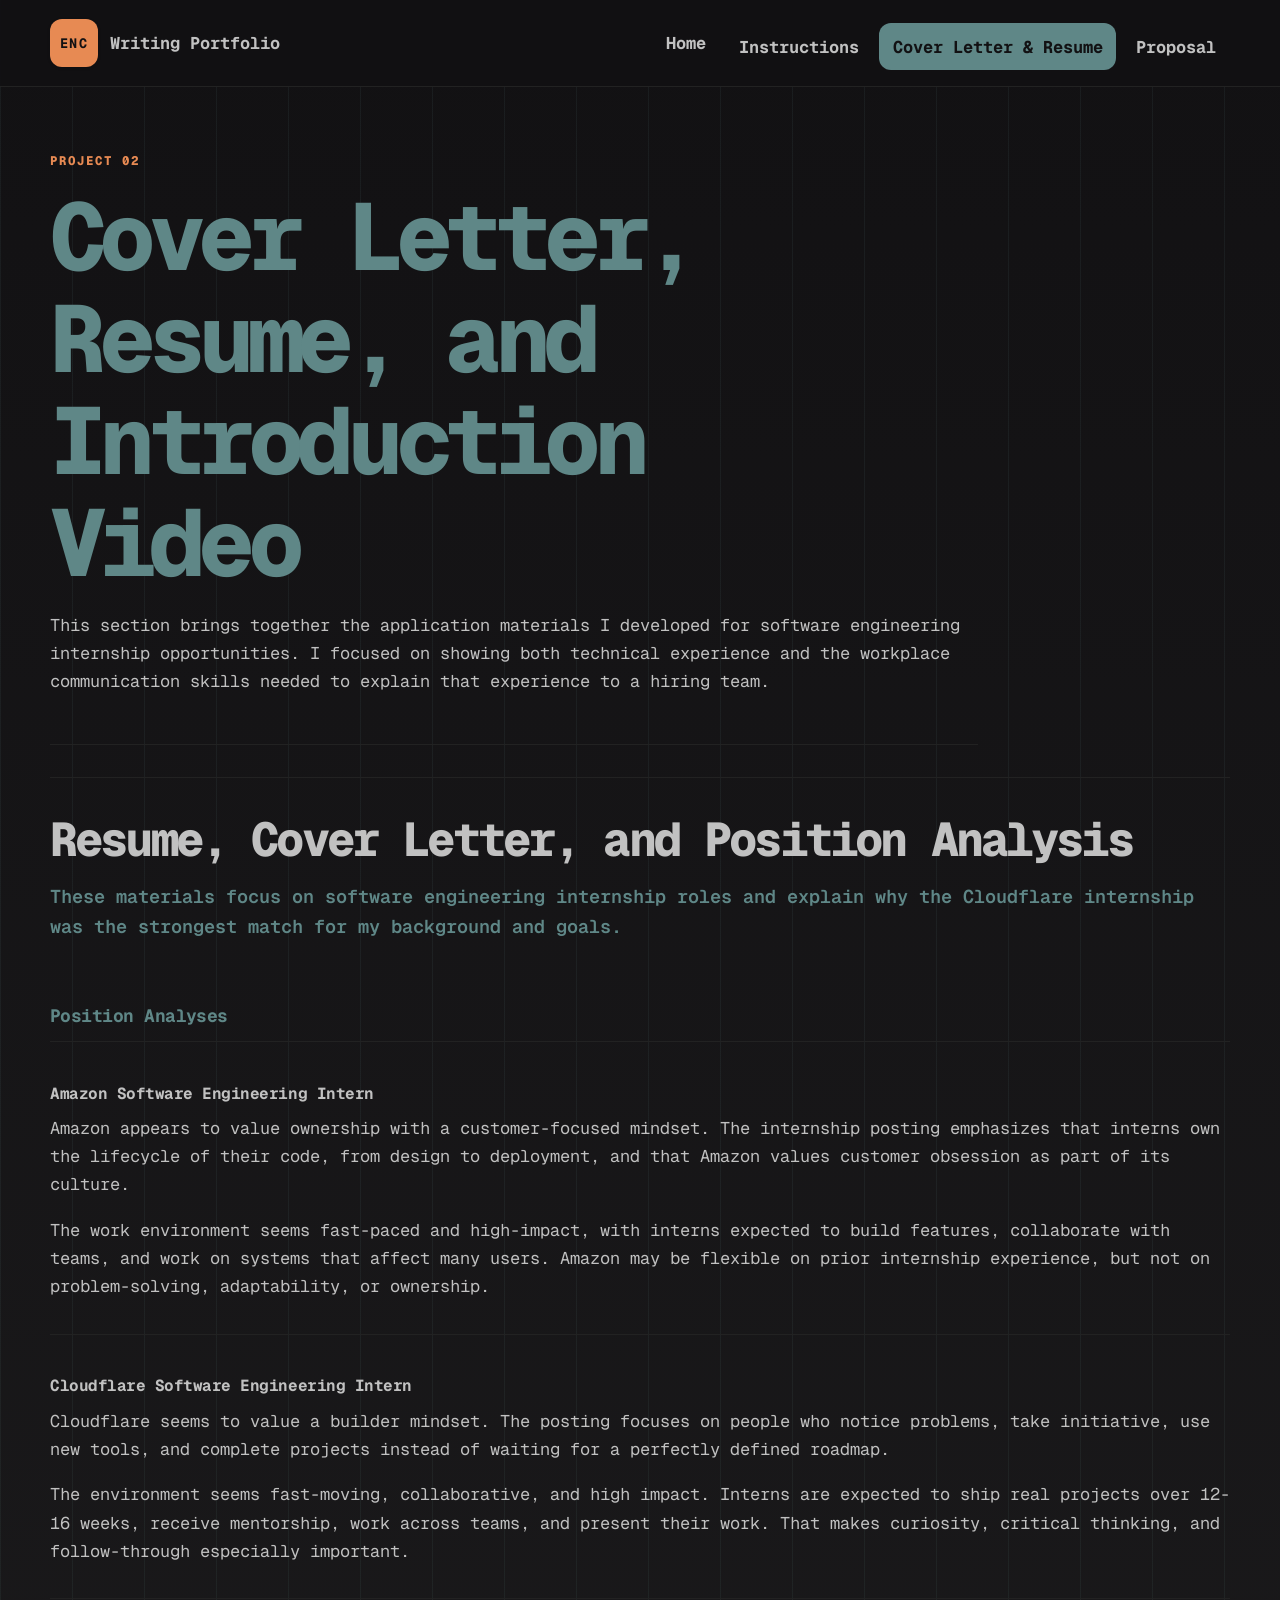
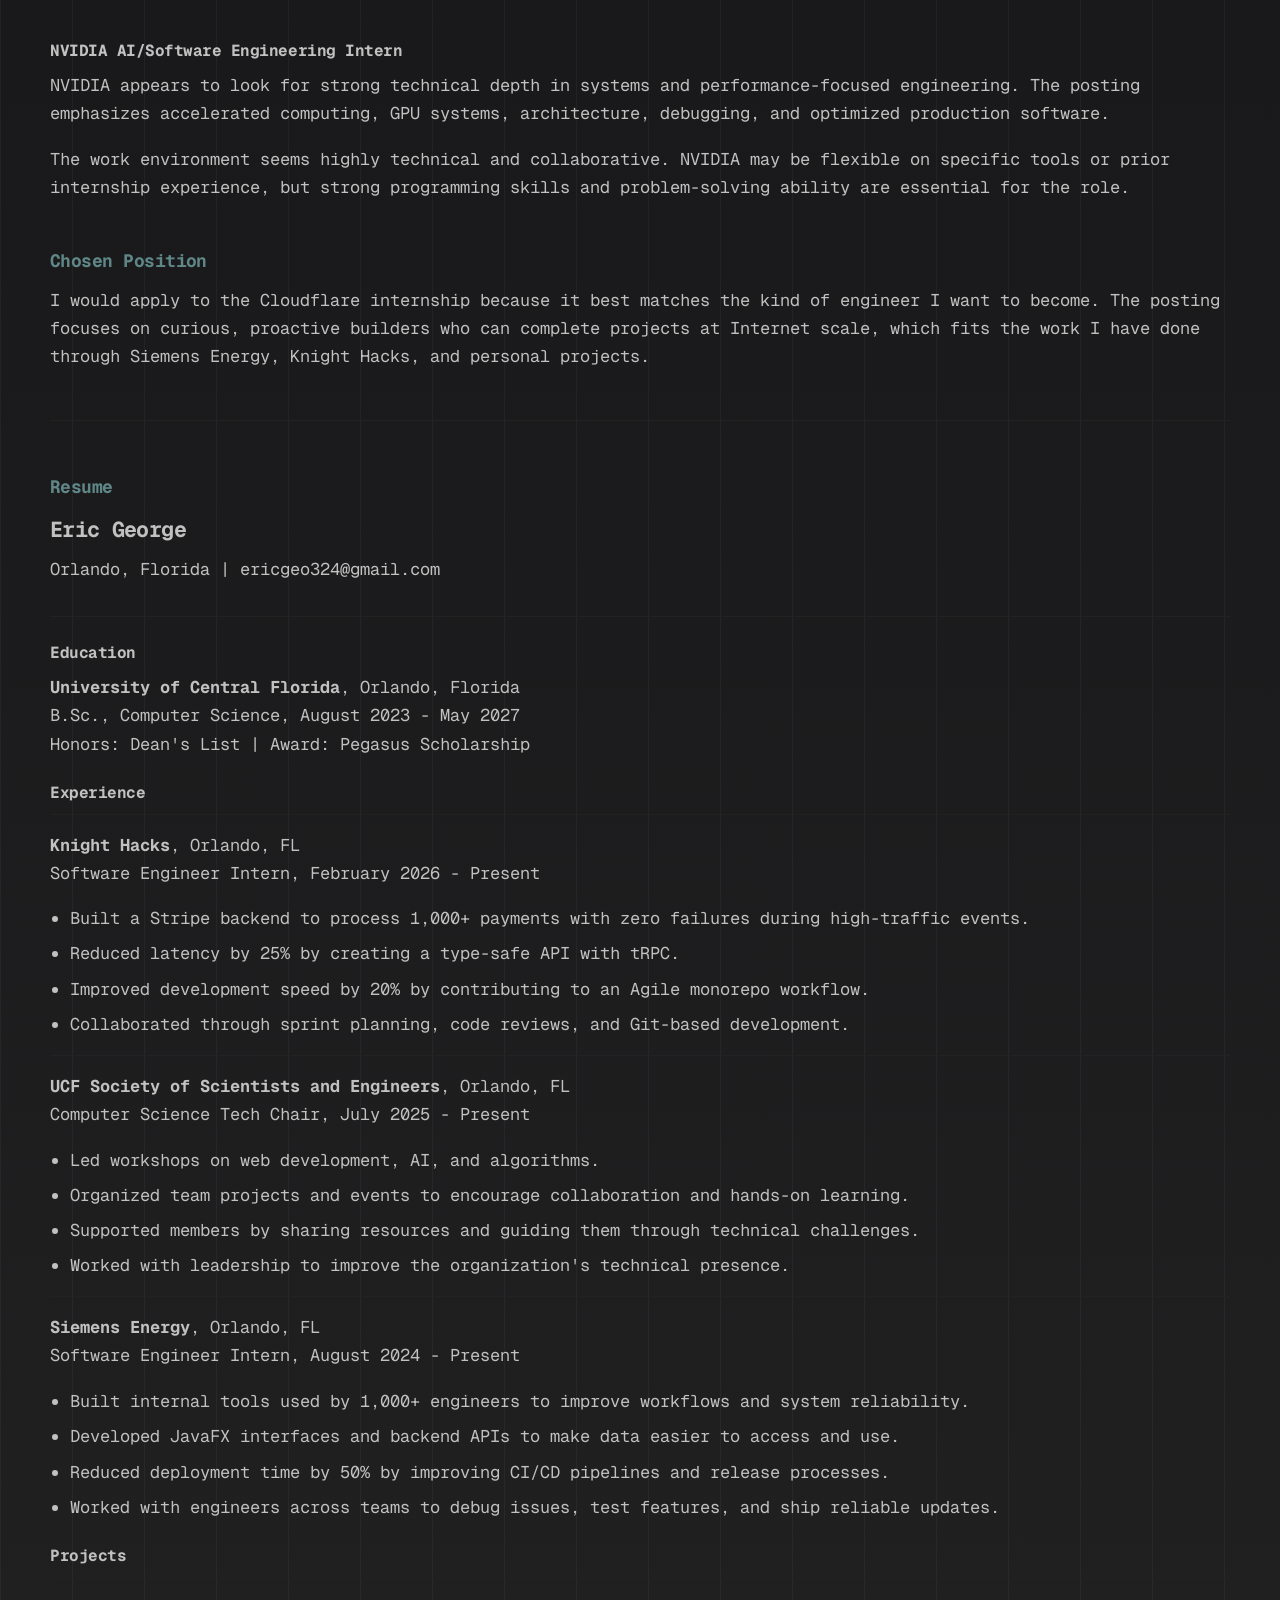
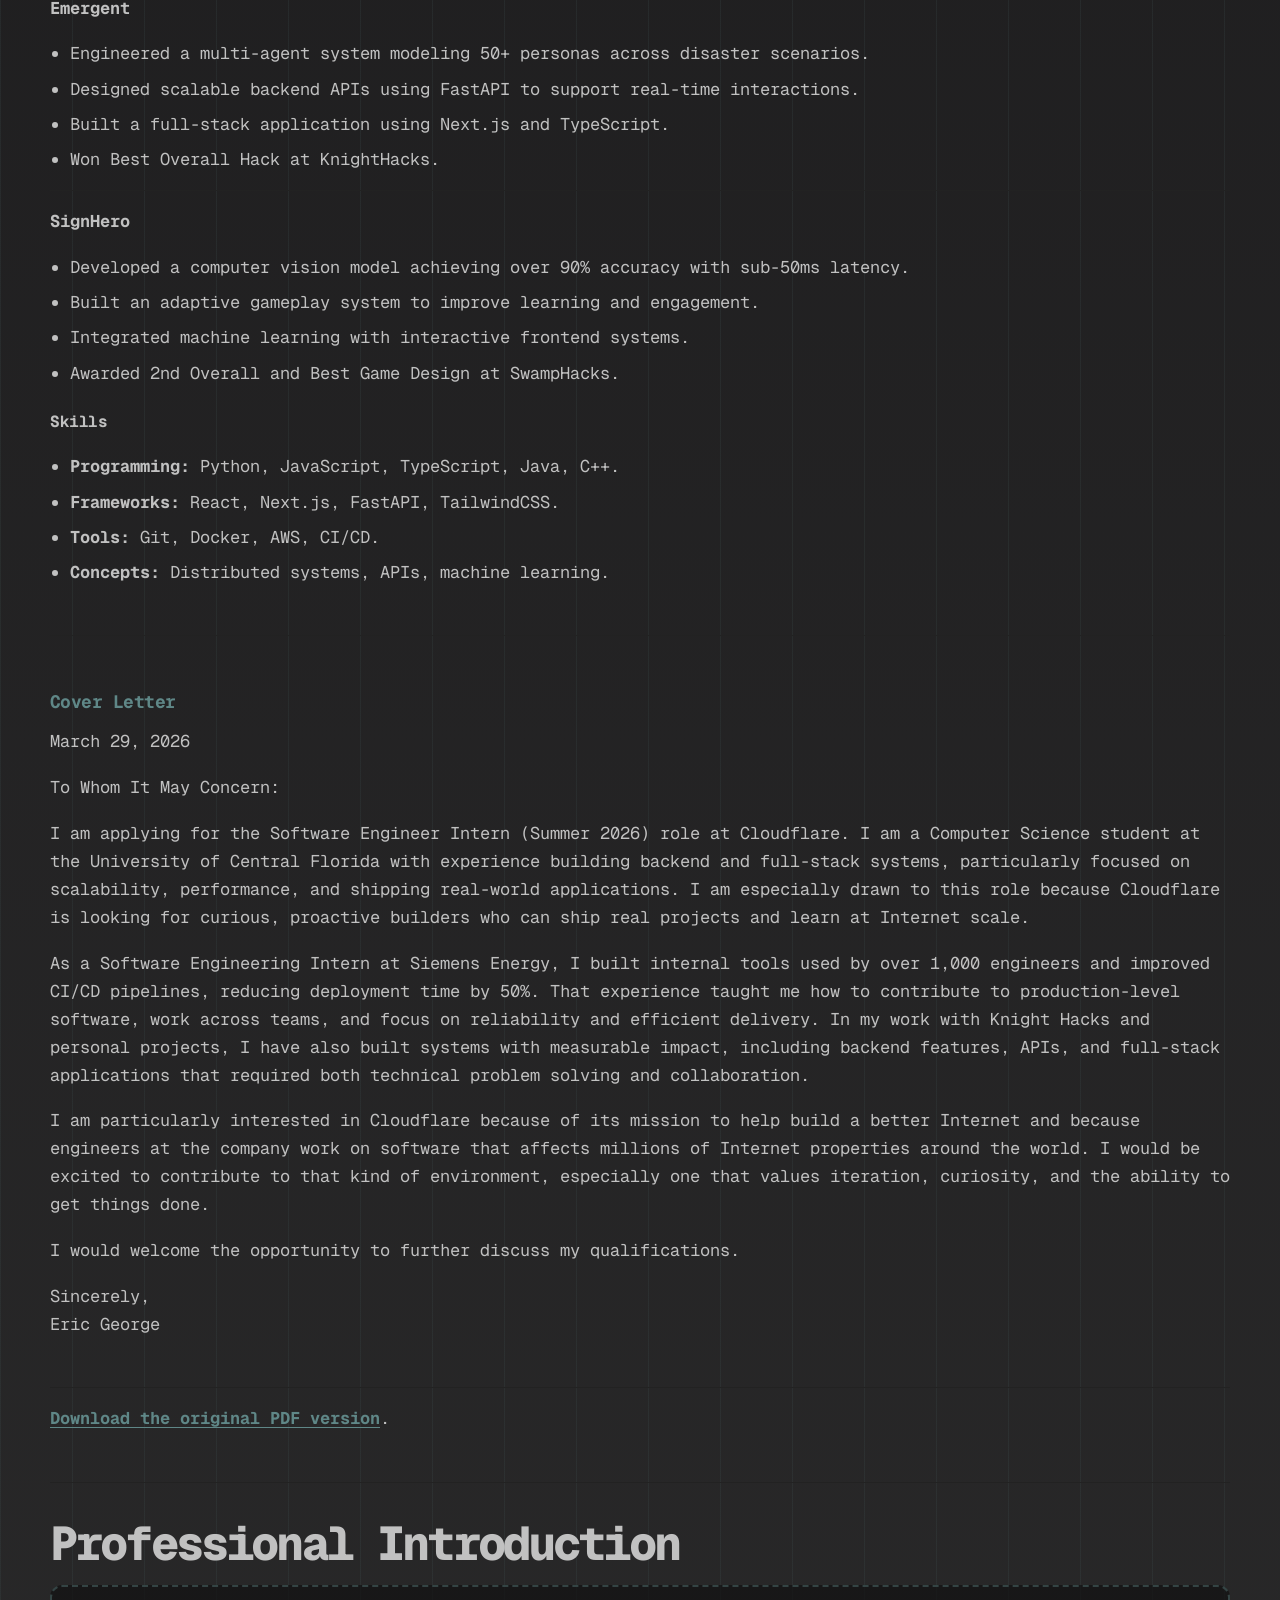
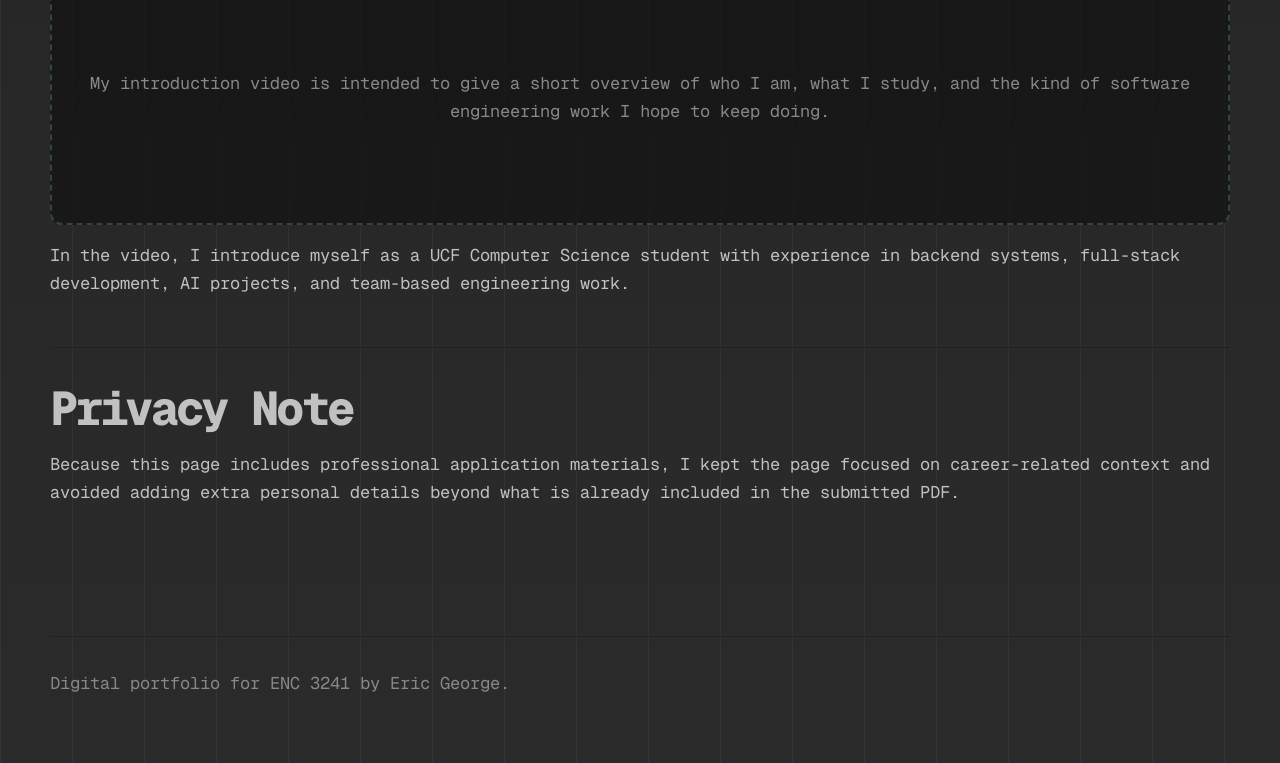
==== commit 51418cb4: "Inline portfolio document content" ====
--- a/pages/cover-letter-resume.html
+++ b/pages/cover-letter-resume.html
@@ -41,20 +41,174 @@
         <article class="document-card">
           <h2>Resume, Cover Letter, and Position Analysis</h2>
           <p class="lead">
-            The PDF includes my position analysis, resume, and cover letter for a Software Engineer Intern role.
+            These materials focus on software engineering internship roles and explain why the Cloudflare internship
+            was the strongest match for my background and goals.
           </p>
-          <div class="pdf-frame">
-            <iframe
-              title="Resume cover letter and position analysis PDF"
-              src="../documents/resume-cover-letter-position-analysis.pdf"
-            ></iframe>
+
+          <div class="document-content">
+            <section>
+              <h3>Position Analyses</h3>
+              <div class="analysis-list">
+                <article>
+                  <h4>Amazon Software Engineering Intern</h4>
+                  <p>
+                    Amazon appears to value ownership with a customer-focused mindset. The internship posting emphasizes
+                    that interns own the lifecycle of their code, from design to deployment, and that Amazon values
+                    customer obsession as part of its culture.
+                  </p>
+                  <p>
+                    The work environment seems fast-paced and high-impact, with interns expected to build features,
+                    collaborate with teams, and work on systems that affect many users. Amazon may be flexible on prior
+                    internship experience, but not on problem-solving, adaptability, or ownership.
+                  </p>
+                </article>
+
+                <article>
+                  <h4>Cloudflare Software Engineering Intern</h4>
+                  <p>
+                    Cloudflare seems to value a builder mindset. The posting focuses on people who notice problems,
+                    take initiative, use new tools, and complete projects instead of waiting for a perfectly defined
+                    roadmap.
+                  </p>
+                  <p>
+                    The environment seems fast-moving, collaborative, and high impact. Interns are expected to ship real
+                    projects over 12-16 weeks, receive mentorship, work across teams, and present their work. That makes
+                    curiosity, critical thinking, and follow-through especially important.
+                  </p>
+                </article>
+
+                <article>
+                  <h4>NVIDIA AI/Software Engineering Intern</h4>
+                  <p>
+                    NVIDIA appears to look for strong technical depth in systems and performance-focused engineering.
+                    The posting emphasizes accelerated computing, GPU systems, architecture, debugging, and optimized
+                    production software.
+                  </p>
+                  <p>
+                    The work environment seems highly technical and collaborative. NVIDIA may be flexible on specific
+                    tools or prior internship experience, but strong programming skills and problem-solving ability are
+                    essential for the role.
+                  </p>
+                </article>
+              </div>
+
+              <h3>Chosen Position</h3>
+              <p>
+                I would apply to the Cloudflare internship because it best matches the kind of engineer I want to become.
+                The posting focuses on curious, proactive builders who can complete projects at Internet scale, which
+                fits the work I have done through Siemens Energy, Knight Hacks, and personal projects.
+              </p>
+            </section>
+
+            <section class="resume-document">
+              <h3>Resume</h3>
+              <div class="resume-heading">
+                <h4>Eric George</h4>
+                <p>Orlando, Florida | ericgeo324@gmail.com</p>
+              </div>
+
+              <h4>Education</h4>
+              <p>
+                <strong>University of Central Florida</strong>, Orlando, Florida<br>
+                B.Sc., Computer Science, August 2023 - May 2027<br>
+                Honors: Dean's List | Award: Pegasus Scholarship
+              </p>
+
+              <h4>Experience</h4>
+              <div class="resume-entry">
+                <p><strong>Knight Hacks</strong>, Orlando, FL<br>Software Engineer Intern, February 2026 - Present</p>
+                <ul>
+                  <li>Built a Stripe backend to process 1,000+ payments with zero failures during high-traffic events.</li>
+                  <li>Reduced latency by 25% by creating a type-safe API with tRPC.</li>
+                  <li>Improved development speed by 20% by contributing to an Agile monorepo workflow.</li>
+                  <li>Collaborated through sprint planning, code reviews, and Git-based development.</li>
+                </ul>
+              </div>
+
+              <div class="resume-entry">
+                <p><strong>UCF Society of Scientists and Engineers</strong>, Orlando, FL<br>Computer Science Tech Chair, July 2025 - Present</p>
+                <ul>
+                  <li>Led workshops on web development, AI, and algorithms.</li>
+                  <li>Organized team projects and events to encourage collaboration and hands-on learning.</li>
+                  <li>Supported members by sharing resources and guiding them through technical challenges.</li>
+                  <li>Worked with leadership to improve the organization's technical presence.</li>
+                </ul>
+              </div>
+
+              <div class="resume-entry">
+                <p><strong>Siemens Energy</strong>, Orlando, FL<br>Software Engineer Intern, August 2024 - Present</p>
+                <ul>
+                  <li>Built internal tools used by 1,000+ engineers to improve workflows and system reliability.</li>
+                  <li>Developed JavaFX interfaces and backend APIs to make data easier to access and use.</li>
+                  <li>Reduced deployment time by 50% by improving CI/CD pipelines and release processes.</li>
+                  <li>Worked with engineers across teams to debug issues, test features, and ship reliable updates.</li>
+                </ul>
+              </div>
+
+              <h4>Projects</h4>
+              <div class="resume-entry">
+                <p><strong>Emergent</strong></p>
+                <ul>
+                  <li>Engineered a multi-agent system modeling 50+ personas across disaster scenarios.</li>
+                  <li>Designed scalable backend APIs using FastAPI to support real-time interactions.</li>
+                  <li>Built a full-stack application using Next.js and TypeScript.</li>
+                  <li>Won Best Overall Hack at KnightHacks.</li>
+                </ul>
+              </div>
+
+              <div class="resume-entry">
+                <p><strong>SignHero</strong></p>
+                <ul>
+                  <li>Developed a computer vision model achieving over 90% accuracy with sub-50ms latency.</li>
+                  <li>Built an adaptive gameplay system to improve learning and engagement.</li>
+                  <li>Integrated machine learning with interactive frontend systems.</li>
+                  <li>Awarded 2nd Overall and Best Game Design at SwampHacks.</li>
+                </ul>
+              </div>
+
+              <h4>Skills</h4>
+              <ul>
+                <li><strong>Programming:</strong> Python, JavaScript, TypeScript, Java, C++.</li>
+                <li><strong>Frameworks:</strong> React, Next.js, FastAPI, TailwindCSS.</li>
+                <li><strong>Tools:</strong> Git, Docker, AWS, CI/CD.</li>
+                <li><strong>Concepts:</strong> Distributed systems, APIs, machine learning.</li>
+              </ul>
+            </section>
+
+            <section>
+              <h3>Cover Letter</h3>
+              <p>March 29, 2026</p>
+              <p>To Whom It May Concern:</p>
+              <p>
+                I am applying for the Software Engineer Intern (Summer 2026) role at Cloudflare. I am a Computer Science
+                student at the University of Central Florida with experience building backend and full-stack systems,
+                particularly focused on scalability, performance, and shipping real-world applications. I am especially
+                drawn to this role because Cloudflare is looking for curious, proactive builders who can ship real
+                projects and learn at Internet scale.
+              </p>
+              <p>
+                As a Software Engineering Intern at Siemens Energy, I built internal tools used by over 1,000 engineers
+                and improved CI/CD pipelines, reducing deployment time by 50%. That experience taught me how to
+                contribute to production-level software, work across teams, and focus on reliability and efficient
+                delivery. In my work with Knight Hacks and personal projects, I have also built systems with measurable
+                impact, including backend features, APIs, and full-stack applications that required both technical
+                problem solving and collaboration.
+              </p>
+              <p>
+                I am particularly interested in Cloudflare because of its mission to help build a better Internet and
+                because engineers at the company work on software that affects millions of Internet properties around
+                the world. I would be excited to contribute to that kind of environment, especially one that values
+                iteration, curiosity, and the ability to get things done.
+              </p>
+              <p>
+                I would welcome the opportunity to further discuss my qualifications.
+              </p>
+              <p>Sincerely,<br>Eric George</p>
+            </section>
           </div>
-          <p>
-            If the PDF does not display in your browser,
-            <a href="../documents/resume-cover-letter-position-analysis.pdf">open the resume and cover letter assignment in a new tab</a>.
-          </p>
-          <p>
-            <a class="button button-secondary" href="../documents/resume-cover-letter-position-analysis.pdf" download>Download PDF</a>
+
+          <p class="download-note">
+            <a href="../documents/resume-cover-letter-position-analysis.pdf">Download the original PDF version</a>.
           </p>
         </article>
 
--- a/assets/styles.css
+++ b/assets/styles.css
@@ -438,6 +438,129 @@
   color: var(--secondary);
 }
 
+.document-card h4 {
+  margin: 1.4rem 0 0.45rem;
+  color: var(--foreground);
+  font-size: 1rem;
+  letter-spacing: -0.03em;
+}
+
+.document-content {
+  display: grid;
+  gap: 2rem;
+  margin-top: 2rem;
+}
+
+.document-content section {
+  padding-top: 1.5rem;
+  border-top: 1px solid var(--border);
+}
+
+.document-content section:first-child {
+  padding-top: 0;
+  border-top: 0;
+}
+
+.document-content p {
+  max-width: 78rem;
+}
+
+.info-grid {
+  display: grid;
+  grid-template-columns: repeat(2, minmax(0, 1fr));
+  gap: 2rem;
+}
+
+.step-list {
+  display: grid;
+  gap: 1rem;
+  padding-left: 1.4rem;
+}
+
+.step-list li {
+  padding-left: 0.4rem;
+}
+
+.definition-list,
+.analysis-list {
+  display: grid;
+  gap: 1rem;
+  margin: 0;
+}
+
+.definition-list div,
+.analysis-list article,
+.resume-entry {
+  padding-top: 1rem;
+  border-top: 1px solid var(--border);
+}
+
+.definition-list dt {
+  color: var(--primary);
+  font-weight: 800;
+}
+
+.definition-list dd {
+  margin: 0.25rem 0 0;
+  color: var(--foreground);
+}
+
+.resume-document {
+  max-width: 82rem;
+}
+
+.resume-heading {
+  padding-bottom: 1rem;
+  margin-bottom: 1rem;
+  border-bottom: 1px solid var(--border);
+}
+
+.resume-heading h4 {
+  margin-top: 0;
+  font-size: 1.35rem;
+}
+
+.download-note {
+  margin-top: 2rem;
+  padding-top: 1rem;
+  border-top: 1px solid var(--border);
+}
+
+.table-wrap {
+  overflow-x: auto;
+  margin-top: 1rem;
+  border: 1px solid var(--border);
+  border-radius: var(--radius);
+}
+
+table {
+  width: 100%;
+  border-collapse: collapse;
+  min-width: 680px;
+}
+
+th,
+td {
+  padding: 0.85rem;
+  text-align: left;
+  vertical-align: top;
+  border-bottom: 1px solid var(--border);
+}
+
+th {
+  color: var(--primary);
+  background: var(--muted);
+  font-weight: 800;
+}
+
+tr:last-child td {
+  border-bottom: 0;
+}
+
+.reference-list {
+  padding-left: 1.2rem;
+}
+
 .document-meta {
   position: sticky;
   top: 6rem;
@@ -494,23 +617,6 @@
   border: 2px dashed color-mix(in srgb, var(--secondary) 40%, transparent);
   border-radius: var(--radius);
   background: color-mix(in srgb, var(--card) 70%, transparent);
-}
-
-.pdf-frame {
-  overflow: hidden;
-  height: min(78vh, 760px);
-  min-height: 520px;
-  margin: 1.5rem 0;
-  border: 1px solid var(--border);
-  border-radius: var(--radius);
-  background: var(--muted);
-}
-
-.pdf-frame iframe {
-  display: block;
-  width: 100%;
-  height: 100%;
-  border: 0;
 }
 
 .resume-card {
@@ -586,6 +692,10 @@
     gap: 0.5rem;
   }
 
+  .info-grid {
+    grid-template-columns: 1fr;
+  }
+
   .document-meta {
     position: static;
   }
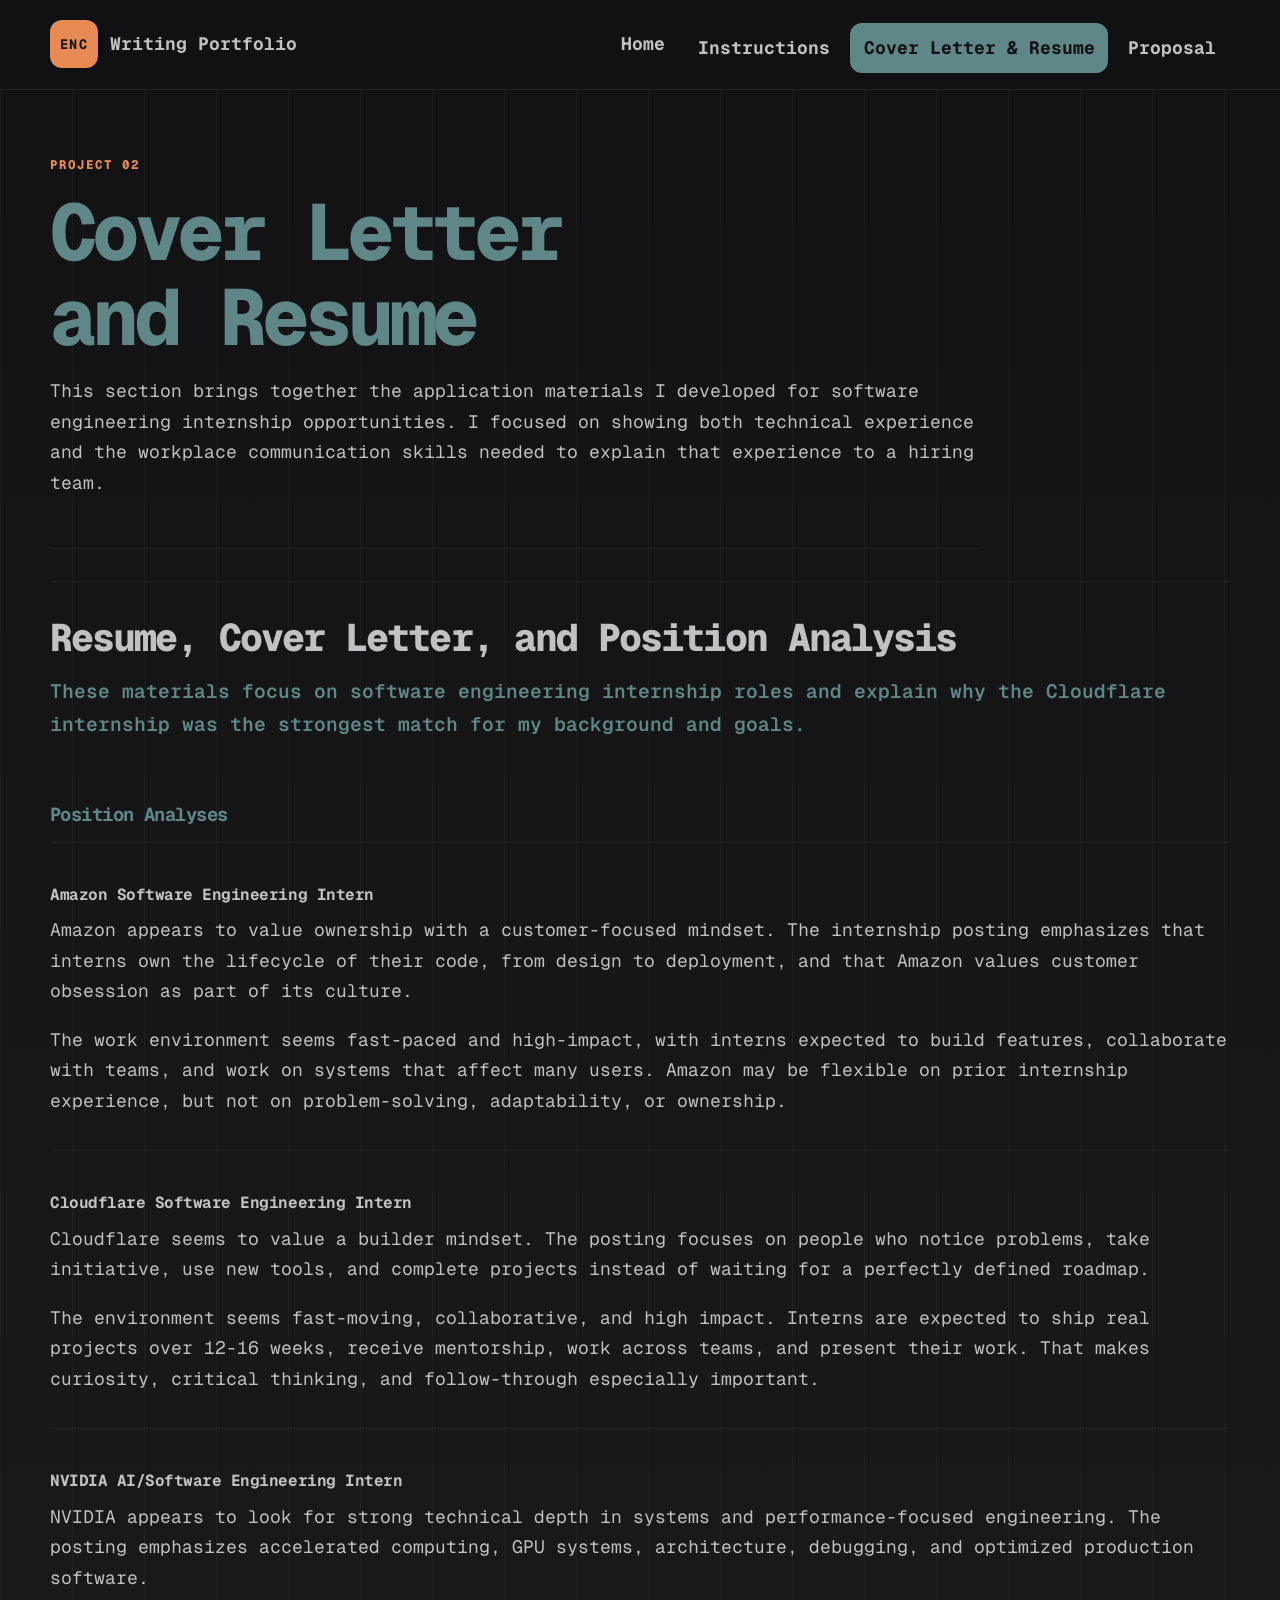
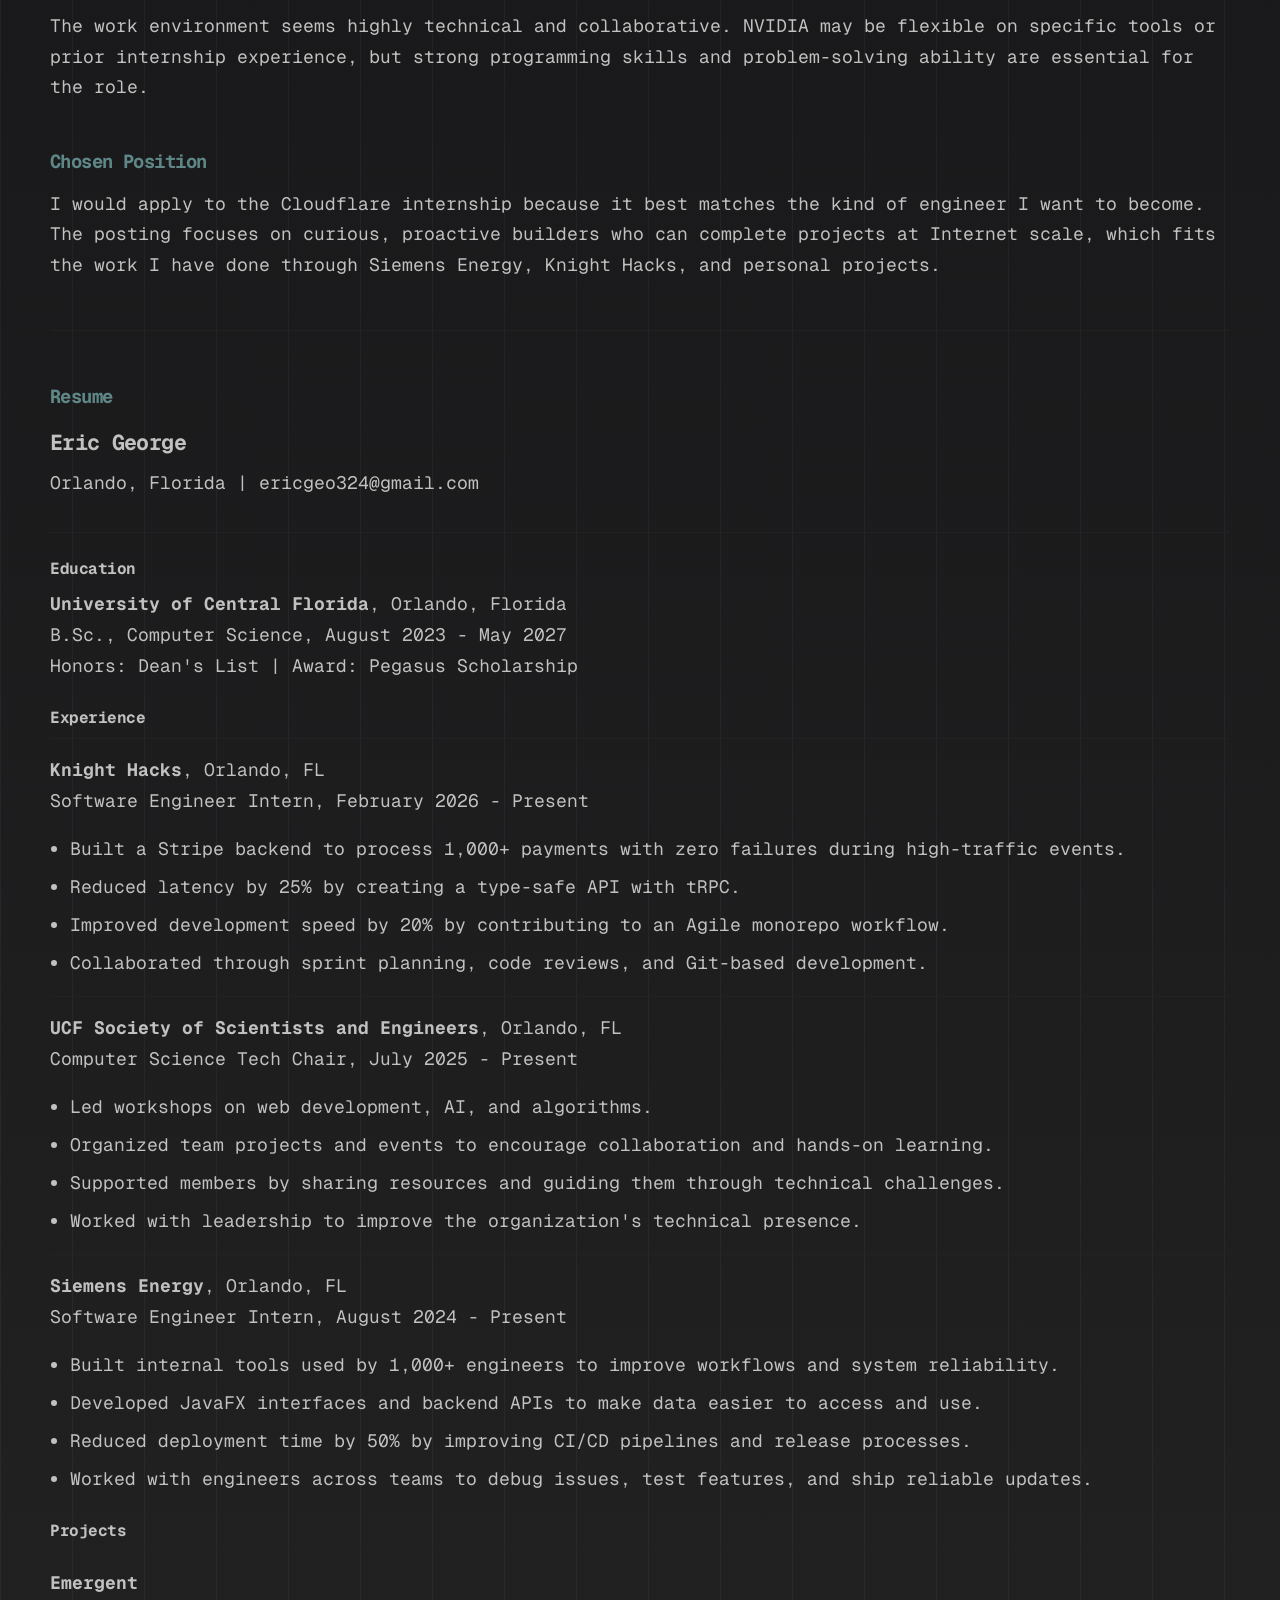
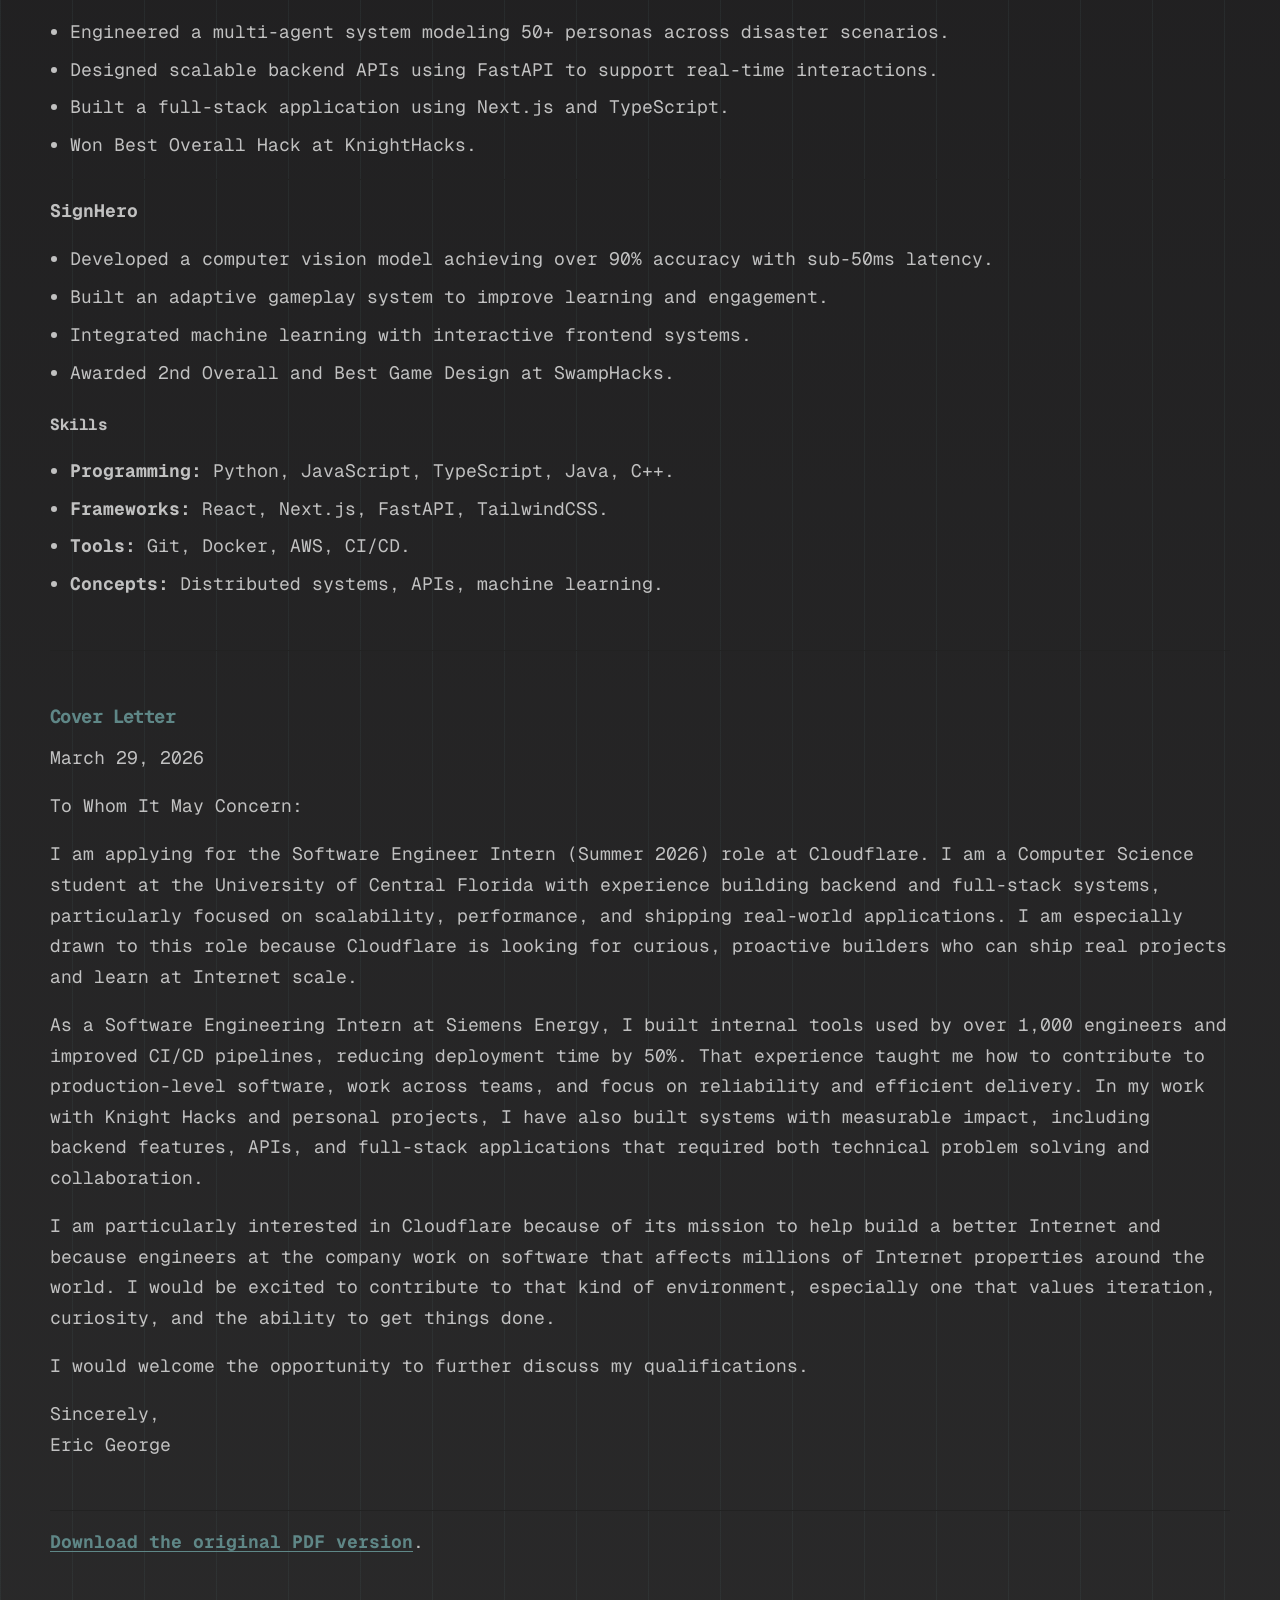
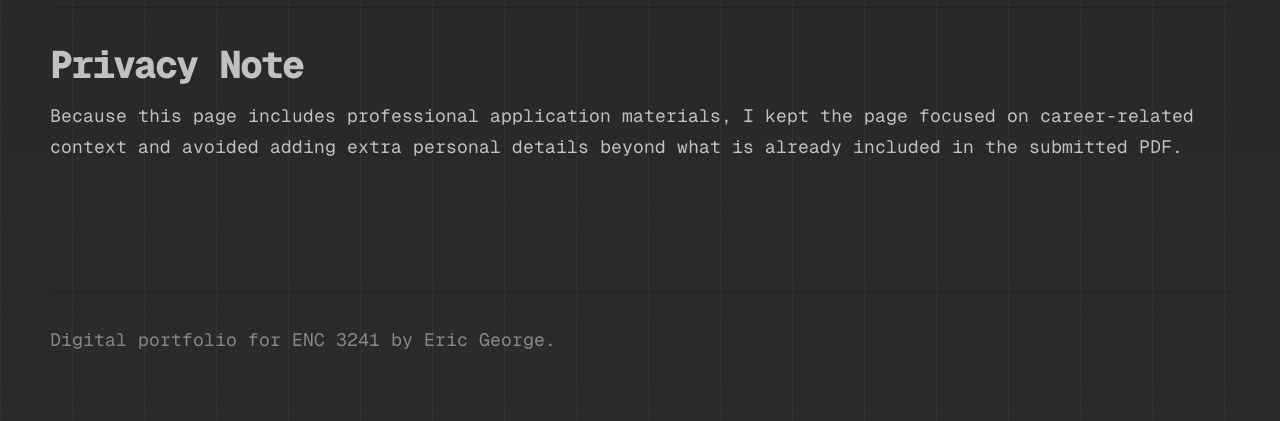
==== commit d7bb1c84: "Remove professional introduction section" ====
--- a/pages/cover-letter-resume.html
+++ b/pages/cover-letter-resume.html
@@ -3,7 +3,7 @@
   <head>
     <meta charset="utf-8">
     <meta name="viewport" content="width=device-width, initial-scale=1">
-    <meta name="description" content="Cover letter, resume, and introduction video for ENC 3241 digital portfolio.">
+    <meta name="description" content="Cover letter and resume materials for ENC 3241 digital portfolio.">
     <title>Cover Letter & Resume | Writing Portfolio</title>
     <link rel="preconnect" href="https://fonts.gstatic.com" crossorigin>
     <link rel="stylesheet" href="../assets/styles.css">
@@ -29,7 +29,7 @@
     <main id="main" class="page-shell">
       <section class="page-hero">
         <p class="eyebrow">Project 02</p>
-        <h1>Cover Letter, Resume, and Introduction Video</h1>
+        <h1>Cover Letter and Resume</h1>
         <p>
           This section brings together the application materials I developed for software engineering internship
           opportunities. I focused on showing both technical experience and the workplace communication skills needed
@@ -211,20 +211,6 @@
             <a href="../documents/resume-cover-letter-position-analysis.pdf">Download the original PDF version</a>.
           </p>
         </article>
-
-        <article class="document-card accent-card">
-          <h2>Professional Introduction</h2>
-          <div class="video-note">
-            <p>
-              My introduction video is intended to give a short overview of who I am, what I study, and the kind of
-              software engineering work I hope to keep doing.
-            </p>
-          </div>
-          <p>
-            In the video, I introduce myself as a UCF Computer Science student with experience in backend systems,
-            full-stack development, AI projects, and team-based engineering work.
-          </p>
-        </article>
       </section>
 
       <section class="document-card resume-card">
--- a/assets/styles.css
+++ b/assets/styles.css
@@ -68,8 +68,8 @@
   margin: 0;
   color: var(--foreground);
   font-family: var(--font-sans);
-  font-size: 17px;
-  line-height: 1.65;
+  font-size: 18px;
+  line-height: 1.7;
   letter-spacing: var(--tracking-normal);
   background:
     linear-gradient(90deg, color-mix(in srgb, var(--secondary) 10%, transparent) 1px, transparent 1px),
@@ -106,17 +106,17 @@
 
 h1 {
   max-width: 12ch;
-  font-size: clamp(3rem, 7.4vw, 6.4rem);
-  letter-spacing: -0.08em;
+  font-size: clamp(2.6rem, 6.2vw, 5.1rem);
+  letter-spacing: -0.07em;
 }
 
 h2 {
-  font-size: clamp(1.9rem, 3.7vw, 3.2rem);
-  letter-spacing: -0.06em;
+  font-size: clamp(1.65rem, 3vw, 2.55rem);
+  letter-spacing: -0.05em;
 }
 
 h3 {
-  font-size: 1.12rem;
+  font-size: 1.18rem;
   letter-spacing: -0.03em;
 }
 
@@ -226,10 +226,7 @@
 }
 
 .hero {
-  display: grid;
-  grid-template-columns: minmax(0, 1fr) 320px;
-  align-items: stretch;
-  gap: 3rem;
+  display: block;
   padding: 5rem 0 4rem;
   border-bottom: 1px solid var(--border);
 }
@@ -243,9 +240,9 @@
 }
 
 .hero-copy {
-  max-width: 52rem;
+  max-width: 58rem;
   color: color-mix(in srgb, var(--foreground) 78%, var(--muted-foreground));
-  font-size: 1.12rem;
+  font-size: 1.18rem;
 }
 
 .eyebrow {
@@ -429,7 +426,7 @@
 
 .lead {
   color: var(--secondary);
-  font-size: 1.16rem;
+  font-size: 1.22rem;
   font-weight: 600;
 }
 
@@ -479,6 +476,39 @@
 
 .step-list li {
   padding-left: 0.4rem;
+}
+
+.instruction-figure {
+  margin: 1rem 0 1.4rem;
+  overflow: hidden;
+  border: 1px solid var(--border);
+  border-radius: var(--radius);
+  background: var(--card);
+  box-shadow: var(--shadow-sm);
+}
+
+.instruction-figure img {
+  display: block;
+  width: 100%;
+  height: auto;
+}
+
+.instruction-figure figcaption {
+  padding: 0.8rem 0.9rem;
+  color: var(--muted-foreground);
+  font-size: 0.85rem;
+  border-top: 1px solid var(--border);
+}
+
+.figure-grid {
+  display: grid;
+  grid-template-columns: repeat(2, minmax(0, 1fr));
+  gap: 1rem;
+  margin-top: 1rem;
+}
+
+.figure-grid .instruction-figure {
+  margin: 0 0 1.4rem;
 }
 
 .definition-list,
@@ -606,19 +636,6 @@
   background: transparent;
 }
 
-.video-note {
-  display: grid;
-  min-height: 15rem;
-  place-items: center;
-  padding: 1rem;
-  margin-bottom: 1rem;
-  color: var(--muted-foreground);
-  text-align: center;
-  border: 2px dashed color-mix(in srgb, var(--secondary) 40%, transparent);
-  border-radius: var(--radius);
-  background: color-mix(in srgb, var(--card) 70%, transparent);
-}
-
 .resume-card {
   margin-top: 2rem;
 }
@@ -641,11 +658,11 @@
 
 @media (max-width: 840px) {
   body {
-    font-size: 16px;
+    font-size: 17px;
   }
 
   h1 {
-    font-size: clamp(2.5rem, 15vw, 4rem);
+    font-size: clamp(2.25rem, 12vw, 3.35rem);
   }
 
   .nav {
@@ -696,6 +713,10 @@
     grid-template-columns: 1fr;
   }
 
+  .figure-grid {
+    grid-template-columns: 1fr;
+  }
+
   .document-meta {
     position: static;
   }
